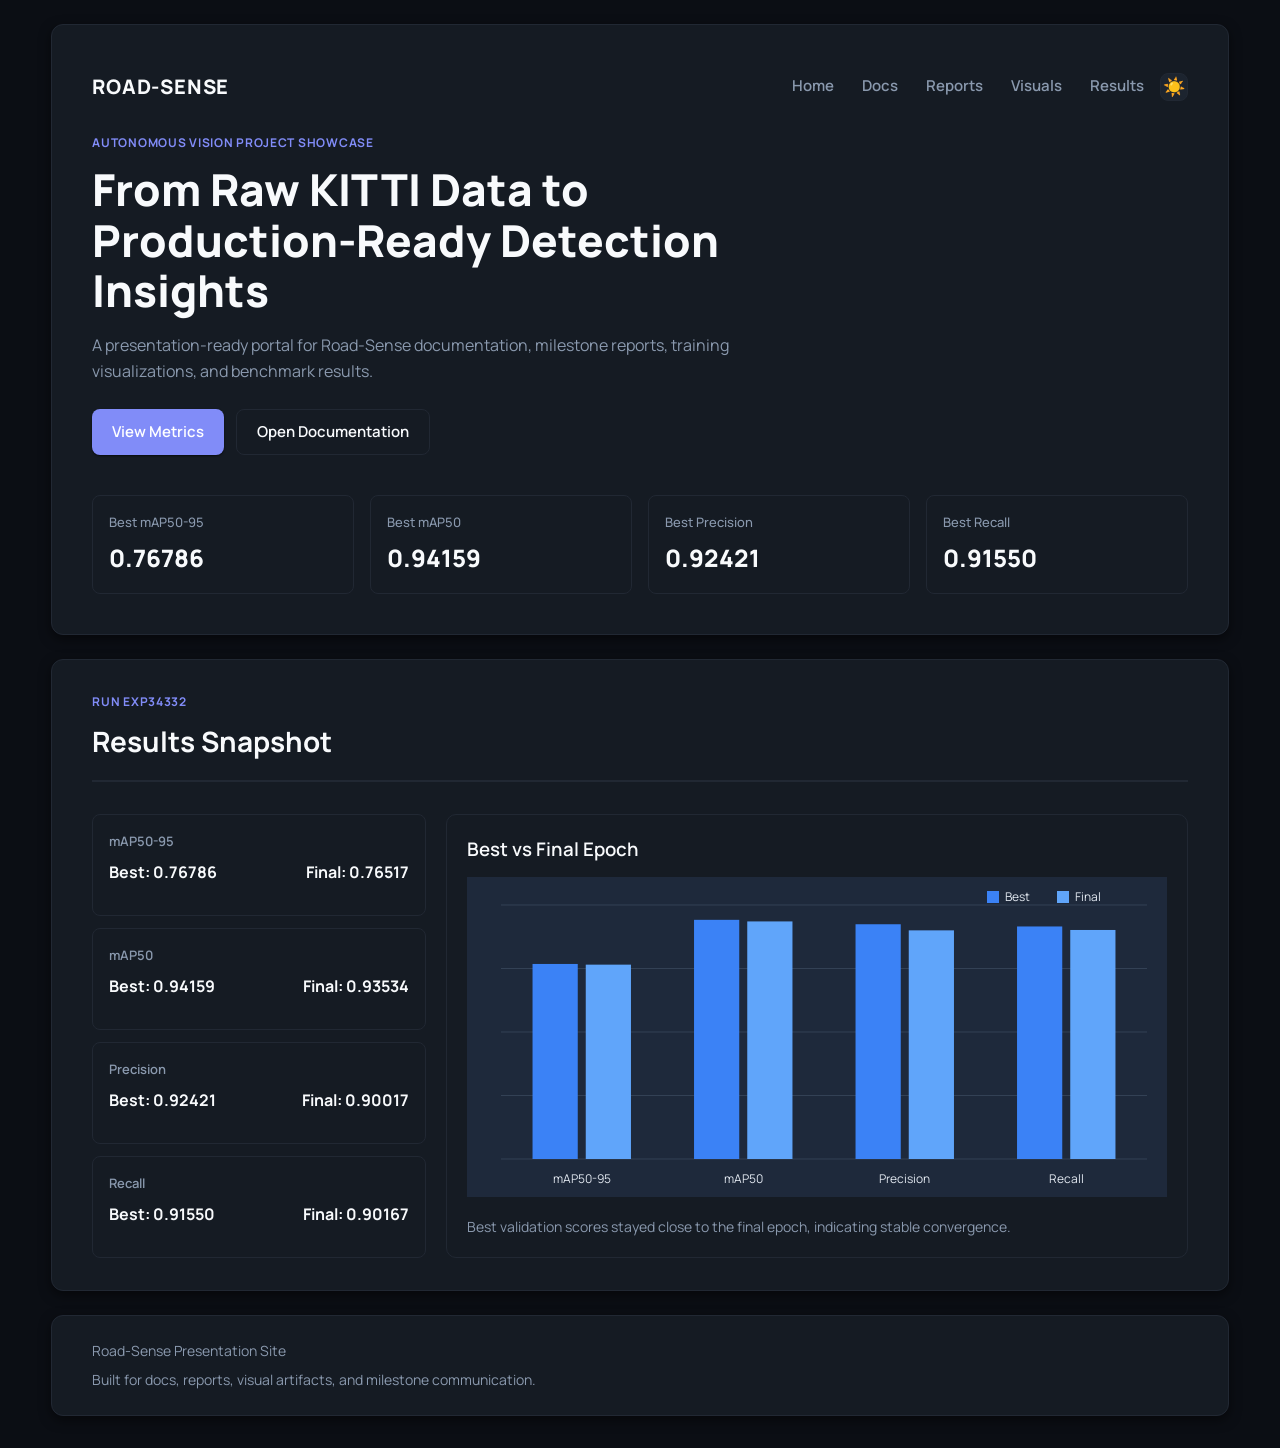
==== presentation/index.html @ c3281379 "Add styles and visuals page for Road-Sense presentation - Created a new CSS file for styling the pre" ====
<!DOCTYPE html>
<html lang="en">
<head>
  <meta charset="UTF-8" />
  <meta name="viewport" content="width=device-width, initial-scale=1.0" />
  <title>Road-Sense Showcase</title>
  <link rel="preconnect" href="https://fonts.googleapis.com" />
  <link rel="preconnect" href="https://fonts.gstatic.com" crossorigin />
  <link href="https://fonts.googleapis.com/css2?family=Bebas+Neue&family=Manrope:wght@400;500;700;800&display=swap" rel="stylesheet" />
  <link rel="stylesheet" href="styles.css" />
</head>
<body>
  <header class="hero reveal">
    <nav class="top-nav">
      <div class="brand">ROAD-SENSE</div>
      <button id="menuToggle" class="menu-toggle" aria-label="Toggle menu">Menu</button>
      <ul id="menu" class="menu">
        <li><a href="index.html">Home</a></li>
        <li><a href="docs.html">Docs</a></li>
        <li><a href="reports.html">Reports</a></li>
        <li><a href="visuals.html">Visuals</a></li>
        <li><a href="#results">Results</a></li>
      <button id="themeToggle" class="theme-toggle" aria-label="Toggle theme">☀️</button>

      </ul>
    </nav>

    <div class="hero-content">
      <p class="eyebrow">Autonomous Vision Project Showcase</p>
      <h1>From Raw KITTI Data to Production-Ready Detection Insights</h1>
      <p class="hero-copy">
        A presentation-ready portal for Road-Sense documentation, milestone reports,
        training visualizations, and benchmark results.
      </p>
      <div class="hero-actions">
        <a href="#results" class="btn btn-primary">View Metrics</a>
        <a href="docs.html" class="btn btn-ghost">Open Documentation</a>
      </div>
    </div>

    <section class="stat-ribbon" aria-label="Key model metrics">
      <article>
        <span class="label">Best mAP50-95</span>
        <span class="value">0.76786</span>
      </article>
      <article>
        <span class="label">Best mAP50</span>
        <span class="value">0.94159</span>
      </article>
      <article>
        <span class="label">Best Precision</span>
        <span class="value">0.92421</span>
      </article>
      <article>
        <span class="label">Best Recall</span>
        <span class="value">0.91550</span>
      </article>
    </section>
  </header>

  <main>
    <section id="results" class="panel reveal">
      <div class="panel-head">
        <p class="eyebrow">Run exp34332</p>
        <h2>Results Snapshot</h2>
      </div>

      <div class="results-wrap">
        <div class="score-cards" id="scoreCards"></div>

        <div class="chart-card">
          <h3>Best vs Final Epoch</h3>
          <canvas id="metricChart" width="700" height="320" aria-label="Best versus final metrics chart"></canvas>
          <p class="caption">Best validation scores stayed close to the final epoch, indicating stable convergence.</p>
        </div>
      </div>
    </section>
  </main>

  <footer class="footer reveal">
    <p>Road-Sense Presentation Site</p>
    <p>Built for docs, reports, visual artifacts, and milestone communication.</p>
  </footer>

  <script src="script.js"></script>
</body>
</html>
---- presentation/styles.css ----
:root {
  /* 1. Base Tones - Deep Graphite (more premium than navy blue) */
  --bg: #0b0e14;         /* Richer, darker base */
  --ink: #f8fafc;        /* High-contrast off-white for readability */
  --muted: #8a99ae;      /* Softened grey for secondary text */
  
  /* 2. Surface Layers - Using pure slates */
  --surface: #151b23;    /* Distinct from background */
  --surface-hover: #1c242f; 
  
  /* 3. Borders & Separation */
  --line: #212833;       /* Subtle but visible */
  --line-hover: #333d4d;
  
  /* 4. Accents - Electric Indigo (modern & clean) */
  --accent: #818cf8;       
  --accent-hover: #6366f1;
  --accent-soft: rgba(129, 140, 248, 0.1); /* For soft button states */
  
  /* 5. Functional Tags */
  --tag-bg: #1e2532;     /* Darker, integrated tag background */
  --tag-text: #94a3b8;   /* Muted text to avoid "clashing" blue */
  
  /* 6. Shadows - Precise and deep */
  --shadow-sm: 0 1px 2px rgba(0, 0, 0, 0.6);
  --shadow: 0 4px 12px rgba(0, 0, 0, 0.5);
  --shadow-md: 0 12px 24px -6px rgba(0, 0, 0, 0.7);
}
body.light-mode {
  --bg: #ffffff;
  --ink: #0f172a;
  --muted: #64748b;
  --surface: #ffffff;
  --surface-hover: #f8fafc;
  --line: #e2e8f0;
  --line-hover: #cbd5e1;
  --accent: #2563eb;
  --accent-hover: #1d4ed8;
  --tag-bg: #dbeafe;
  --tag-text: #1e40af;
  --shadow-sm: 0 1px 2px rgba(0, 0, 0, 0.05);
  --shadow: 0 1px 3px rgba(0, 0, 0, 0.1), 0 1px 2px rgba(0, 0, 0, 0.06);
  --shadow-md: 0 4px 6px rgba(0, 0, 0, 0.07), 0 2px 4px rgba(0, 0, 0, 0.06);
}

* {
  box-sizing: border-box;
}

html, body {
  margin: 0;
  padding: 0;
}

body {
  min-height: 100vh;
  font-family: "Manrope", -apple-system, BlinkMacSystemFont, "Segoe UI", sans-serif;
  color: var(--ink);
  background: var(--bg);
  line-height: 1.6;
  transition: background 200ms ease, color 200ms ease;
}

.grid-noise {
  display: none;
}

.ambient {
  display: none;
}

.hero,
.panel,
.footer {
  width: min(1200px, 92vw);
  margin: 24px auto;
  border: 1px solid var(--line);
  border-radius: 12px;
  background: var(--surface);
  box-shadow: var(--shadow);
}

/* Page Navigation Bar */
.page-nav {
  width: min(1200px, 92vw);
  margin: 24px auto;
  border: 1px solid var(--line);
  border-radius: 12px;
  background: var(--surface);
  box-shadow: var(--shadow);
}

.page-nav-inner {
  display: flex;
  align-items: center;
  justify-content: space-between;
  gap: 16px;
  padding: 16px 32px;
}

.page-content {
  margin-bottom: 32px;
}

.page-content .panel {
  margin-top: 0;
  padding: 48px 40px;
}

.hero {
  width: min(1200px, 92vw);
  margin: 24px auto;
  padding: 48px 40px 40px;
}

.brand {
  font-size: 1.25rem;
  font-weight: 800;
  letter-spacing: 0.04em;
  line-height: 1;
  color: var(--ink);
}

.top-nav {
  display: flex;
  align-items: center;
  justify-content: space-between;
  gap: 16px;
}

.menu-toggle {
  display: none;
  border: 1px solid var(--line);
  background: var(--surface);
  color: var(--ink);
  border-radius: 6px;
  padding: 8px 14px;
  cursor: pointer;
  font-size: 0.875rem;
}

.menu {
  display: flex;
  list-style: none;
  gap: 4px;
  padding: 0;
  margin: 0;
}

.menu a {
  text-decoration: none;
  color: var(--muted);
  font-weight: 600;
  padding: 8px 12px;
  border-radius: 6px;
  font-size: 0.9375rem;
  transition: color 150ms ease, background 150ms ease;
}

.menu a:hover {
  background: var(--surface-hover);
  color: var(--ink);
}

.menu a.active {
  color: var(--accent);
  background: var(--tag-bg);
  font-weight: 700;
}

.theme-toggle {
  border: 1px solid var(--line);
  background: var(--surface-hover);
  color: var(--ink);
  border-radius: 8px;
  cursor: pointer;
  transition: all 150ms ease;
  font-size: 1.125rem;
  flex-shrink: 0;
  padding: 2px;
}

.theme-toggle:hover {
  background: var(--surface);
  border-color: var(--line-hover);
}

.hero-content {
  margin-top: 32px;
  max-width: 800px;
}

.eyebrow {
  text-transform: uppercase;
  letter-spacing: 0.06em;
  color: var(--accent);
  font-weight: 700;
  margin: 0 0 12px;
  font-size: 0.75rem;
}

h1 {
  font-size: clamp(1.75rem, 4vw, 2.75rem);
  line-height: 1.15;
  margin: 0;
  max-width: 24ch;
  font-weight: 800;
  color: var(--ink);
}

h2 {
  margin: 8px 0 0;
  font-size: clamp(1.25rem, 2.5vw, 1.75rem);
  font-weight: 700;
  color: var(--ink);
}

h3 {
  margin: 0 0 12px;
  font-weight: 600;
}

.hero-copy {
  margin-top: 16px;
  color: var(--muted);
  max-width: 65ch;
  font-size: 1rem;
  line-height: 1.65;
}

.hero-actions {
  margin-top: 24px;
  display: flex;
  flex-wrap: wrap;
  gap: 12px;
}

.btn {
  display: inline-flex;
  align-items: center;
  justify-content: center;
  border-radius: 8px;
  padding: 10px 20px;
  font-weight: 600;
  text-decoration: none;
  transition: all 150ms ease;
  font-size: 0.9375rem;
}

.btn:hover {
  transform: none;
}

.btn-primary {
  background: var(--accent);
  color: #ffffff;
  box-shadow: var(--shadow-sm);
}

.btn-primary:hover {
  background: var(--accent-hover);
  box-shadow: var(--shadow-md);
}

.btn-ghost {
  border: 1px solid var(--line);
  color: var(--ink);
  background: var(--surface);
}

.btn-ghost:hover {
  background: var(--surface-hover);
  border-color: var(--line-hover);
}

.stat-ribbon {
  margin-top: 40px;
  display: grid;
  grid-template-columns: repeat(4, 1fr);
  gap: 16px;
}

.stat-ribbon article {
  border: 1px solid var(--line);
  border-radius: 8px;
  padding: 16px;
  background: var(--surface);
}

.label {
  display: block;
  color: var(--muted);
  font-size: 0.8125rem;
  font-weight: 500;
}

.value {
  display: block;
  margin-top: 6px;
  font-size: 1.5rem;
  font-weight: 800;
  color: var(--ink);
}

.panel {
  padding: 32px 40px;
}

.panel-head {
  margin-bottom: 32px;
  padding-bottom: 16px;
  border-bottom: 2px solid var(--line);
}

.panel-head .eyebrow {
  margin-bottom: 8px;
}

.panel-head h2 {
  margin: 0;
}

.card-grid {
  display: grid;
  grid-template-columns: repeat(auto-fit, minmax(280px, 1fr));
  gap: 16px;
}

.card {
  border: 1px solid var(--line);
  border-radius: 10px;
  padding: 20px;
  background: var(--surface);
  display: flex;
  flex-direction: column;
  gap: 12px;
  min-height: 180px;
  position: relative;
  overflow: visible;
  transition: all 150ms ease;
}

.card:hover {
  transform: none;
  border-color: var(--line-hover);
  box-shadow: var(--shadow-md);
}

.card-head {
  display: flex;
  align-items: center;
  justify-content: space-between;
  gap: 10px;
}

.card-tag {
  font-size: 0.6875rem;
  font-weight: 700;
  letter-spacing: 0.05em;
  text-transform: uppercase;
  color: var(--tag-text);
  background: var(--tag-bg);
  padding: 4px 8px;
  border-radius: 4px;
}

.card h3 {
  margin: 0;
  font-size: 1rem;
  line-height: 1.35;
  font-weight: 700;
  color: var(--ink);
}

.card p {
  margin: 0;
  color: var(--muted);
  font-size: 0.875rem;
  line-height: 1.6;
}

.card a {
  margin-top: auto;
  text-decoration: none;
  color: var(--accent);
  font-weight: 600;
  border: 1px solid var(--line);
  border-radius: 6px;
  padding: 8px 12px;
  width: fit-content;
  background: var(--surface);
  font-size: 0.875rem;
  transition: all 150ms ease;
}

.card a:hover {
  background: var(--surface-hover);
  border-color: var(--line-hover);
}

/* Docs/Reports Sidebar Layout */
.docs-layout {
  display: grid;
  grid-template-columns: 300px 1fr;
  gap: 56px;
  align-items: start;
}

.docs-sidebar {
  position: sticky;
  top: 120px;
  max-height: calc(100vh - 140px);
  overflow-y: auto;
  background: transparent;
  border: none;
  border-radius: 0;
  padding: 8px 0 0 0;
}

.sidebar-search {
  margin-bottom: 20px;
}

.search-input {
  width: 100%;
  padding: 10px 14px;
  border: 1px solid var(--line);
  border-radius: 8px;
  font-size: 0.875rem;
  font-family: inherit;
  color: var(--ink);
  background: var(--surface);
  transition: border-color 150ms ease;
}

.search-input:focus {
  outline: none;
  border-color: var(--accent);
}

.search-input::placeholder {
  color: var(--muted);
}

.sidebar-nav {
  display: flex;
  flex-direction: column;
  gap: 28px;
}

.sidebar-section {
  display: flex;
  flex-direction: column;
}

.sidebar-section-title {
  font-size: 0.6875rem;
  font-weight: 700;
  text-transform: uppercase;
  letter-spacing: 0.06em;
  color: var(--muted);
  margin: 0 0 12px 0;
  padding-left: 0;
}

.sidebar-list {
  list-style: none;
  padding: 0;
  margin: 0;
  display: flex;
  flex-direction: column;
  gap: 4px;
}

.sidebar-list li {
  margin: 0;
}

.sidebar-list a {
  display: block;
  padding: 8px 12px;
  color: var(--ink);
  text-decoration: none;
  font-size: 0.875rem;
  font-weight: 500;
  border-left: 2px solid transparent;
  border-radius: 6px;
  transition: all 150ms ease;
  line-height: 1.4;
}

.sidebar-list a:hover {
  background: var(--surface-hover);
  border-left-color: var(--line-hover);
}

.sidebar-list a.active {
  background: var(--tag-bg);
  border-left-color: var(--accent);
  color: var(--accent);
  font-weight: 600;
}

.docs-main {
  min-height: 400px;
}

.docs-content {
  background: var(--surface);
  border: 1px solid var(--line);
  border-radius: 12px;
  padding: 40px;
  line-height: 1.7;
  color: var(--ink);
  box-shadow: var(--shadow);
}

.docs-content h1,
.docs-content h2,
.docs-content h3 {
  color: var(--ink);
  font-weight: 700;
  margin-top: 2rem;
  margin-bottom: 1rem;
}

.docs-content h1 {
  font-size: 1.75rem;
}

.docs-content h2 {
  font-size: 1.5rem;
  border-bottom: 1px solid var(--line);
  padding-bottom: 0.5rem;
}

.docs-content h3 {
  font-size: 1.25rem;
}

.docs-content p {
  margin-bottom: 1.25rem;
  color: var(--ink);
}

.docs-content a {
  color: var(--accent);
  text-decoration: underline;
  font-weight: 600;
}

.docs-content a:hover {
  color: var(--accent-hover);
}

.docs-content code {
  font-family: "IBM Plex Mono", "SF Mono", "Consolas", monospace;
  background: var(--surface-hover);
  padding: 2px 6px;
  font-size: 0.875em;
  border-radius: 4px;
  color: var(--accent);
}

.docs-content blockquote {
  margin: 24px 0;
  padding: 12px 24px;
  border-left: 3px solid var(--accent);
  background: var(--surface-hover);
  color: var(--muted);
  border-radius: 0 8px 8px 0;
}

.docs-content ul,
.docs-content ol {
  margin-bottom: 1.25rem;
  padding-left: 1.5rem;
}

.docs-content li {
  margin-bottom: 0.5rem;
}

.docs-content-placeholder {
  color: var(--muted);
  font-size: 0.9375rem;
  margin: 0;
  text-align: center;
  padding: 60px 20px;
}

/* Visualizations Grid Layout */
.visuals-layout {
  display: flex;
  flex-direction: column;
  gap: 24px;
}

.visuals-filter {
  display: flex;
  gap: 8px;
  flex-wrap: wrap;
}

.filter-btn {
  padding: 8px 16px;
  border: 1px solid var(--line);
  border-radius: 999px;
  background: var(--surface);
  color: var(--muted);
  font-size: 0.875rem;
  font-weight: 600;
  cursor: pointer;
  transition: all 150ms ease;
  font-family: inherit;
}

.filter-btn:hover {
  background: var(--surface-hover);
  color: var(--ink);
  border-color: var(--line-hover);
}

.filter-btn.active {
  background: var(--accent);
  color: #ffffff;
  border-color: var(--accent);
}

.visual-grid {
  display: grid;
  grid-template-columns: repeat(auto-fill, minmax(300px, 1fr));
  gap: 24px;
}

.visual-card {
  border: none;
  border-radius: 12px;
  padding: 12px;
  background: var(--surface);
  transition: all 200ms ease;
  cursor: pointer;
  box-shadow: var(--shadow);
}

.visual-card:hover {
  transform: translateY(-4px);
  box-shadow: 0 12px 24px rgba(0, 0, 0, 0.12);
}

.visual-card img {
  width: 100%;
  aspect-ratio: 4 / 3;
  object-fit: contain;
  border-radius: 8px;
  border: none;
  background: var(--bg);
}

.visual-card figcaption {
  margin-top: 12px;
  font-weight: 600;
  font-size: 0.9375rem;
  color: var(--ink);
  text-align: center;
}

/* Image Viewer */
.image-viewer {
  position: fixed;
  inset: 0;
  display: none;
  align-items: center;
  justify-content: center;
  padding: 20px;
  background: rgba(0, 0, 0, 0.85);
  z-index: 1200;
}

.image-viewer.open {
  display: flex;
}

.image-viewer-inner {
  width: min(1400px, 96vw);
  max-height: 92vh;
  background: #ffffff;
  border: 1px solid var(--line);
  border-radius: 12px;
  overflow: hidden;
  box-shadow: 0 25px 50px -12px rgba(0, 0, 0, 0.25);
}

.image-viewer-header {
  display: flex;
  align-items: center;
  justify-content: space-between;
  gap: 10px;
  padding: 12px 16px;
  color: var(--ink);
  border-bottom: 1px solid var(--line);
  background: var(--surface);
}

.image-viewer-title {
  font-size: 0.9375rem;
  font-weight: 700;
}

.image-viewer-close {
  border: 1px solid var(--line);
  color: var(--ink);
  background: var(--surface);
  border-radius: 6px;
  padding: 6px 12px;
  cursor: pointer;
  font-size: 0.875rem;
  font-weight: 600;
  transition: all 150ms ease;
}

.image-viewer-close:hover {
  background: var(--surface-hover);
}

.image-viewer-body {
  display: grid;
  place-items: center;
  width: 100%;
  max-height: calc(92vh - 54px);
  overflow: auto;
  background: #f8fafc;
  padding: 20px;
}

.image-viewer-image {
  width: auto;
  max-width: 100%;
  height: auto;
  border-radius: 6px;
}

.results-wrap {
  display: grid;
  grid-template-columns: minmax(280px, 380px) 1fr;
  gap: 20px;
}

.score-cards {
  display: grid;
  gap: 12px;
}

.score-card {
  border: 1px solid var(--line);
  border-radius: 8px;
  padding: 16px;
  background: var(--surface);
}

.score-title {
  color: var(--muted);
  font-size: 0.8125rem;
  font-weight: 600;
}

.score-values {
  margin-top: 8px;
  display: flex;
  justify-content: space-between;
  gap: 8px;
  font-weight: 700;
  color: var(--ink);
}

.chart-card {
  border: 1px solid var(--line);
  border-radius: 10px;
  padding: 20px;
  background: var(--surface);
}

.caption {
  margin: 12px 0 0;
  color: var(--muted);
  font-size: 0.875rem;
  line-height: 1.5;
}

.footer {
  padding: 24px 40px;
  margin-bottom: 32px;
}

.footer p {
  margin: 0;
  color: var(--muted);
  font-size: 0.875rem;
}

.footer p + p {
  margin-top: 6px;
}

.lightbox {
  position: fixed;
  inset: 0;
  display: none;
  align-items: center;
  justify-content: center;
  padding: 20px;
  background: rgba(0, 0, 0, 0.8);
  z-index: 1200;
}

.lightbox.open {
  display: flex;
}

.lightbox-inner {
  width: min(1200px, 96vw);
  max-height: 92vh;
  background: #ffffff;
  border: 1px solid var(--line);
  border-radius: 12px;
  overflow: hidden;
  box-shadow: 0 20px 25px -5px rgba(0, 0, 0, 0.1), 0 10px 10px -5px rgba(0, 0, 0, 0.04);
}

.lightbox-header {
  display: flex;
  align-items: center;
  justify-content: space-between;
  gap: 10px;
  padding: 12px 16px;
  color: var(--ink);
  border-bottom: 1px solid var(--line);
  background: var(--surface);
}

.lightbox-title {
  font-size: 0.9375rem;
  font-weight: 700;
}

.lightbox-close {
  border: 1px solid var(--line);
  color: var(--ink);
  background: var(--surface);
  border-radius: 6px;
  padding: 6px 12px;
  cursor: pointer;
  font-size: 0.875rem;
  font-weight: 600;
  transition: all 150ms ease;
}

.lightbox-close:hover {
  background: var(--surface-hover);
}

.lightbox-image-wrap {
  display: grid;
  place-items: center;
  width: 100%;
  max-height: calc(92vh - 54px);
  overflow: auto;
  background: #f8fafc;
}

.lightbox-image {
  width: auto;
  max-width: 100%;
  min-width: min(900px, 92vw);
  height: auto;
}



@media (max-width: 860px) {
  .page-nav {
    margin: 12px auto 0;
  }

  .page-nav-inner {
    padding: 14px 18px;
  }

  .menu-toggle {
    display: inline-flex;
  }

  .menu {
    display: none;
    position: absolute;
    right: 4vw;
    top: 64px;
    width: min(220px, 90vw);
    flex-direction: column;
    background: var(--surface);
    border: 1px solid var(--line);
    border-radius: 8px;
    padding: 8px;
    box-shadow: var(--shadow-md);
  }

  .visual-grid {
    grid-template-columns: repeat(auto-fit, minmax(200px, 1fr));
  }

  .menu.open {
    display: flex;
  }

  .stat-ribbon {
    grid-template-columns: repeat(2, 1fr);
  }

  .results-wrap {
    grid-template-columns: 1fr;
  }

  .docs-layout {
    grid-template-columns: 1fr;
    gap: 24px;
  }

  .docs-sidebar {
    position: static;
    max-height: none;
  }

  .page-content .panel {
    padding: 24px 20px;
  }

  .hero {
    padding: 24px 20px;
  }
}

@media (max-width: 520px) {
  .hero,
  .panel,
  .footer {
    border-radius: 10px;
    width: 94vw;
  }

  .hero {
    padding: 24px 20px;
  }

  .panel {
    padding: 24px 20px;
  }

  .stat-ribbon {
    grid-template-columns: 1fr;
  }

  .lightbox {
    padding: 10px;
  }

  .lightbox-inner {
    width: 100%;
    max-height: 96vh;
  }
}
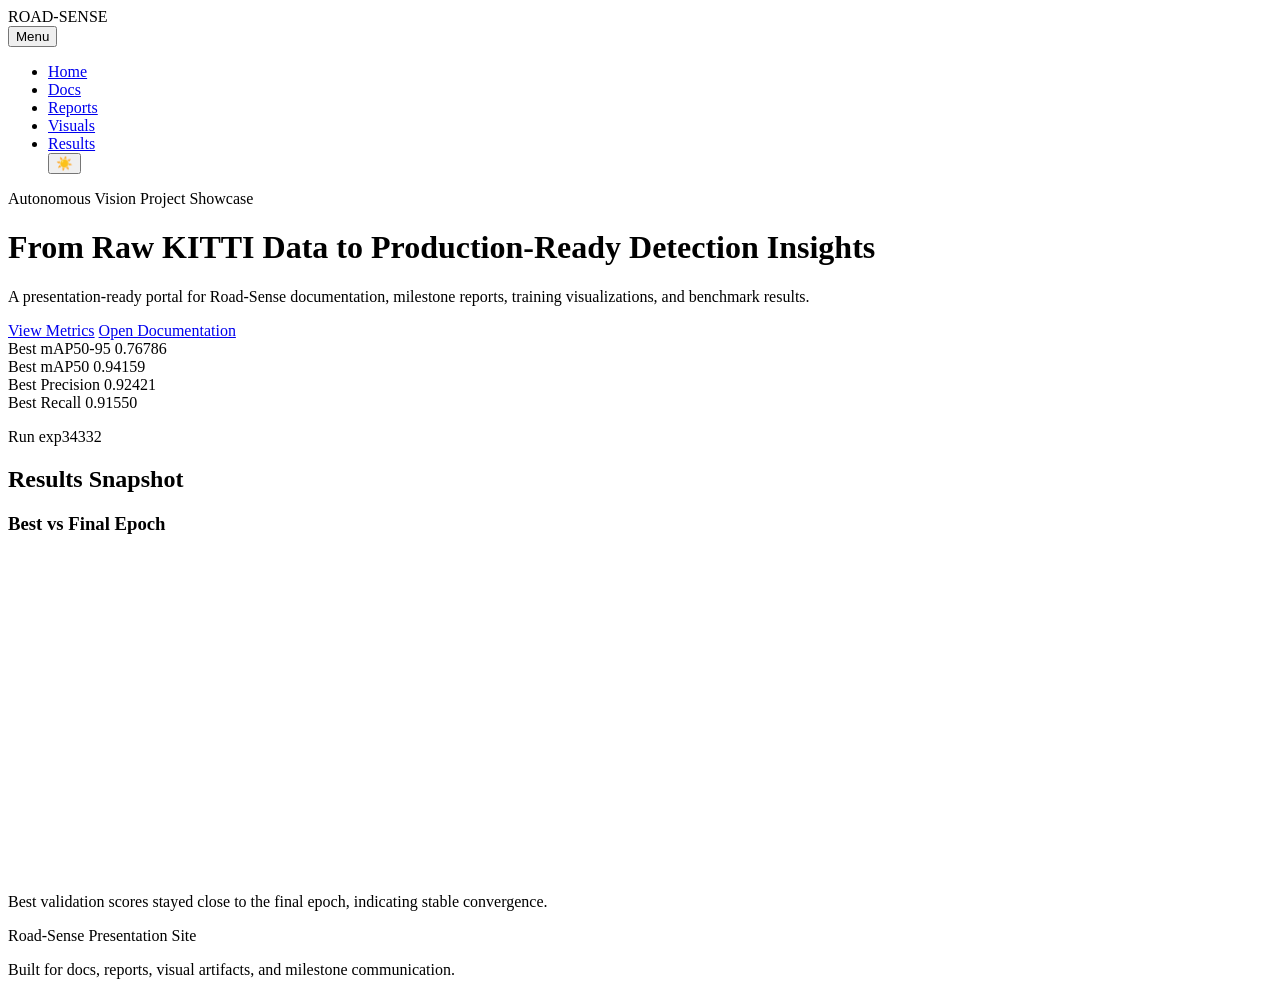
==== commit 0f115bc2: "Add base href to HTML files for consistent linking" ====
--- a/presentation/index.html
+++ b/presentation/index.html
@@ -1,6 +1,7 @@
 <!DOCTYPE html>
 <html lang="en">
 <head>
+  <base href="/Road-Sense/" />
   <meta charset="UTF-8" />
   <meta name="viewport" content="width=device-width, initial-scale=1.0" />
   <title>Road-Sense Showcase</title>
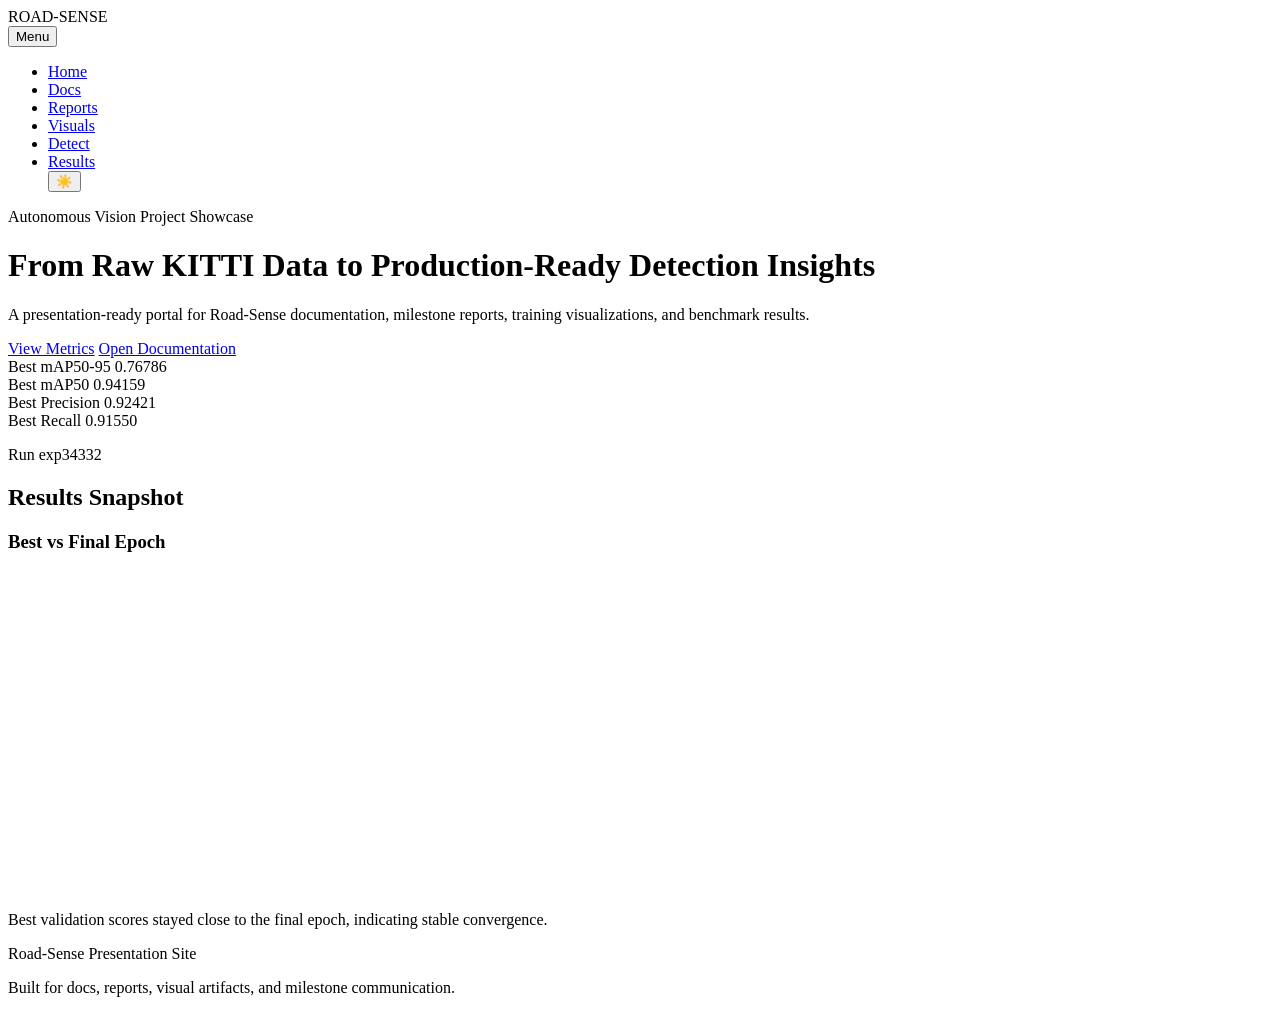
==== commit a03dc454: "Add inference API server, model export, inference script, and real-time detection - Implemented a Fa" ====
--- a/presentation/index.html
+++ b/presentation/index.html
@@ -20,6 +20,7 @@
         <li><a href="docs.html">Docs</a></li>
         <li><a href="reports.html">Reports</a></li>
         <li><a href="visuals.html">Visuals</a></li>
+        <li><a href="detect.html">Detect</a></li>
         <li><a href="#results">Results</a></li>
       <button id="themeToggle" class="theme-toggle" aria-label="Toggle theme">☀️</button>
 
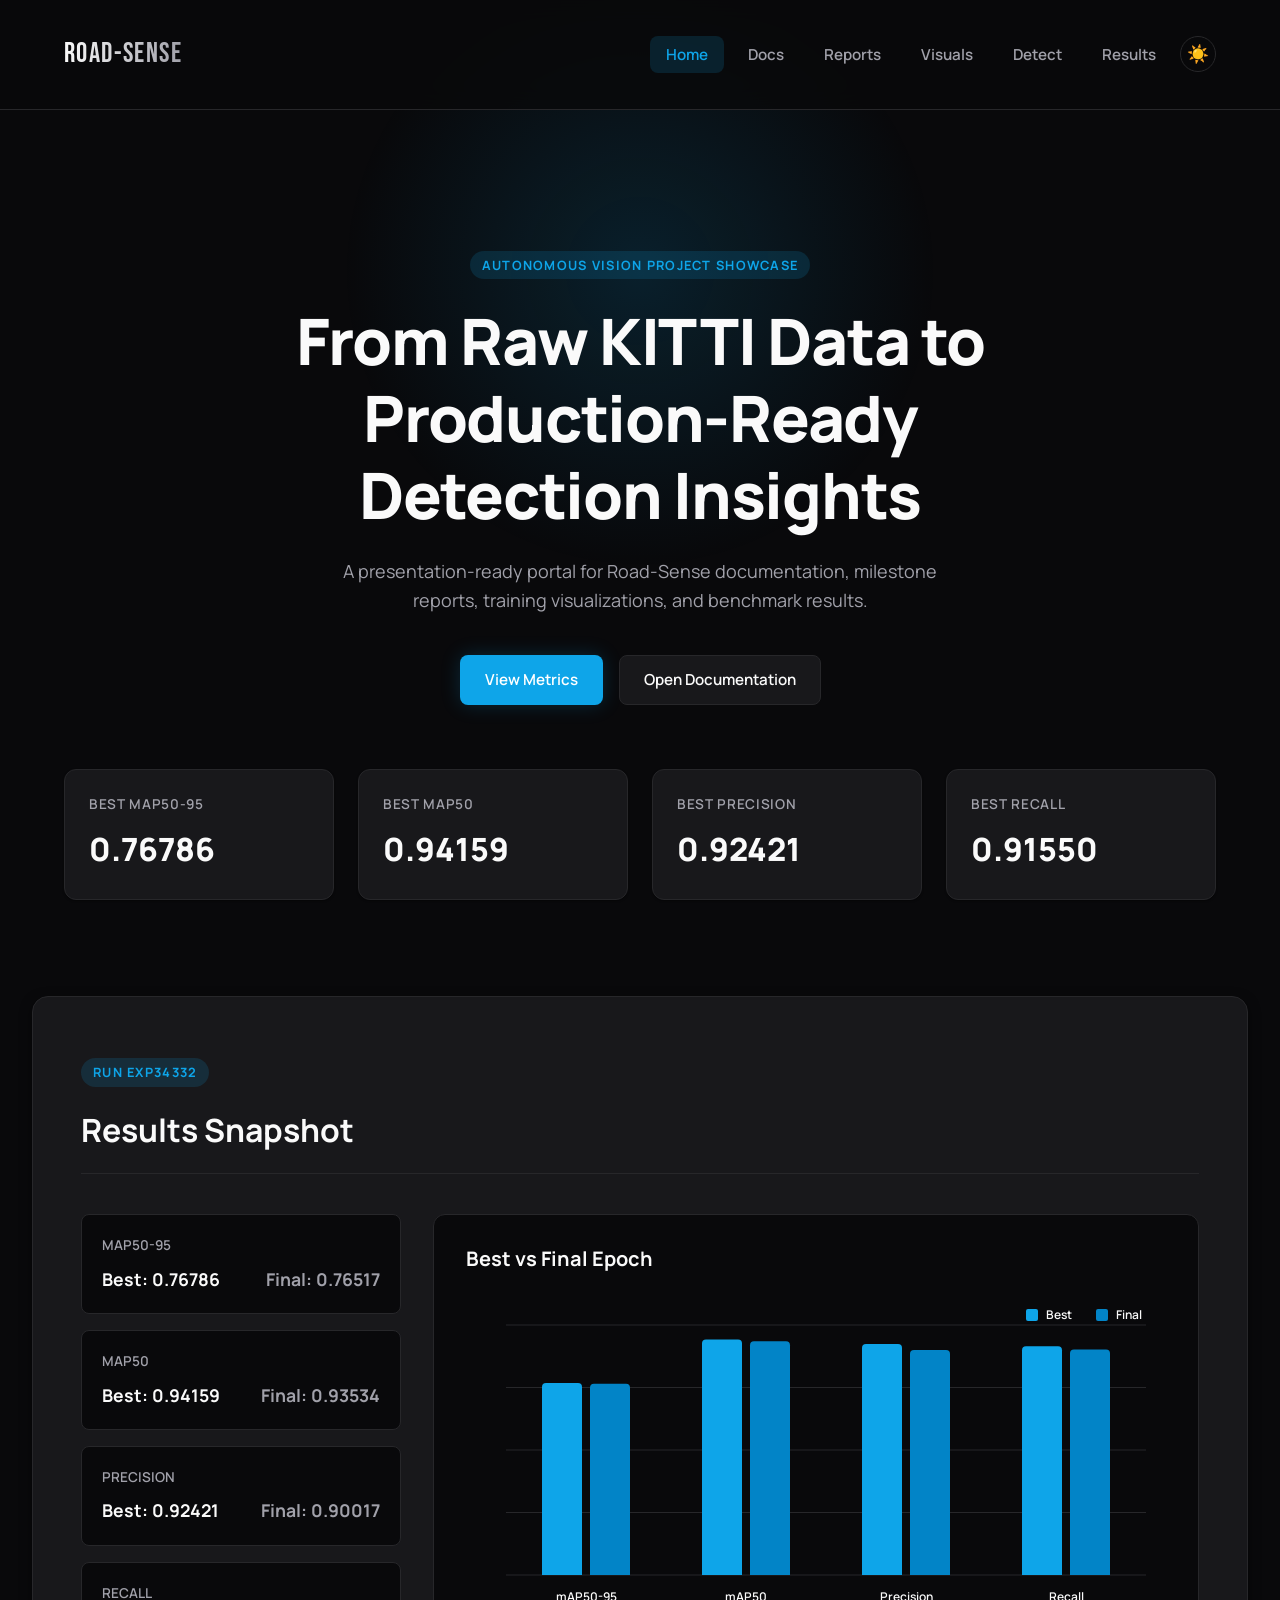
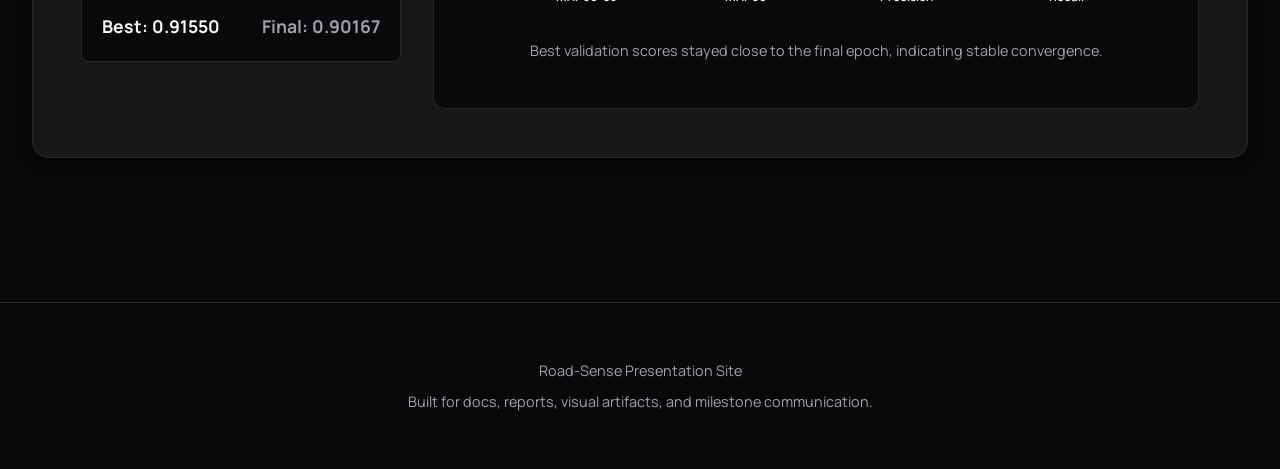
==== commit 64e729ac: "Add project proposal, risk assessment, and task assignment documentation; implement Gantt chart for " ====
--- a/presentation/index.html
+++ b/presentation/index.html
@@ -1,66 +1,66 @@
 <!DOCTYPE html>
 <html lang="en">
 <head>
-  <base href="/Road-Sense/" />
   <meta charset="UTF-8" />
   <meta name="viewport" content="width=device-width, initial-scale=1.0" />
   <title>Road-Sense Showcase</title>
   <link rel="preconnect" href="https://fonts.googleapis.com" />
   <link rel="preconnect" href="https://fonts.gstatic.com" crossorigin />
-  <link href="https://fonts.googleapis.com/css2?family=Bebas+Neue&family=Manrope:wght@400;500;700;800&display=swap" rel="stylesheet" />
+  <link href="https://fonts.googleapis.com/css2?family=Bebas+Neue&family=Manrope:wght@400;500;600;700;800&display=swap" rel="stylesheet" />
   <link rel="stylesheet" href="styles.css" />
 </head>
 <body>
-  <header class="hero reveal">
-    <nav class="top-nav">
+  <nav class="top-nav reveal">
+    <div class="nav-container">
       <div class="brand">ROAD-SENSE</div>
       <button id="menuToggle" class="menu-toggle" aria-label="Toggle menu">Menu</button>
       <ul id="menu" class="menu">
-        <li><a href="index.html">Home</a></li>
+        <li><a href="index.html" class="active">Home</a></li>
         <li><a href="docs.html">Docs</a></li>
         <li><a href="reports.html">Reports</a></li>
         <li><a href="visuals.html">Visuals</a></li>
         <li><a href="detect.html">Detect</a></li>
         <li><a href="#results">Results</a></li>
-      <button id="themeToggle" class="theme-toggle" aria-label="Toggle theme">☀️</button>
-
+        <button id="themeToggle" class="theme-toggle" aria-label="Toggle theme">☀️</button>
       </ul>
-    </nav>
-
-    <div class="hero-content">
-      <p class="eyebrow">Autonomous Vision Project Showcase</p>
-      <h1>From Raw KITTI Data to Production-Ready Detection Insights</h1>
-      <p class="hero-copy">
-        A presentation-ready portal for Road-Sense documentation, milestone reports,
-        training visualizations, and benchmark results.
-      </p>
-      <div class="hero-actions">
-        <a href="#results" class="btn btn-primary">View Metrics</a>
-        <a href="docs.html" class="btn btn-ghost">Open Documentation</a>
-      </div>
     </div>
-
-    <section class="stat-ribbon" aria-label="Key model metrics">
-      <article>
-        <span class="label">Best mAP50-95</span>
-        <span class="value">0.76786</span>
-      </article>
-      <article>
-        <span class="label">Best mAP50</span>
-        <span class="value">0.94159</span>
-      </article>
-      <article>
-        <span class="label">Best Precision</span>
-        <span class="value">0.92421</span>
-      </article>
-      <article>
-        <span class="label">Best Recall</span>
-        <span class="value">0.91550</span>
-      </article>
-    </section>
-  </header>
+  </nav>
 
   <main>
+    <header class="hero reveal">
+      <div class="hero-content">
+        <p class="eyebrow">Autonomous Vision Project Showcase</p>
+        <h1>From Raw KITTI Data to Production-Ready Detection Insights</h1>
+        <p class="hero-copy">
+          A presentation-ready portal for Road-Sense documentation, milestone reports,
+          training visualizations, and benchmark results.
+        </p>
+        <div class="hero-actions">
+          <a href="#results" class="btn btn-primary">View Metrics</a>
+          <a href="docs.html" class="btn btn-ghost">Open Documentation</a>
+        </div>
+      </div>
+
+      <section class="stat-ribbon reveal" aria-label="Key model metrics">
+        <article>
+          <span class="label">Best mAP50-95</span>
+          <span class="value">0.76786</span>
+        </article>
+        <article>
+          <span class="label">Best mAP50</span>
+          <span class="value">0.94159</span>
+        </article>
+        <article>
+          <span class="label">Best Precision</span>
+          <span class="value">0.92421</span>
+        </article>
+        <article>
+          <span class="label">Best Recall</span>
+          <span class="value">0.91550</span>
+        </article>
+      </section>
+    </header>
+
     <section id="results" class="panel reveal">
       <div class="panel-head">
         <p class="eyebrow">Run exp34332</p>
--- a/presentation/styles.css
+++ b/presentation/styles.css
@@ -1,271 +1,303 @@
 :root {
-  /* 1. Base Tones - Deep Graphite (more premium than navy blue) */
-  --bg: #0b0e14;         /* Richer, darker base */
-  --ink: #f8fafc;        /* High-contrast off-white for readability */
-  --muted: #8a99ae;      /* Softened grey for secondary text */
+  /* Core Tones - Dark (Zinc based for a modern, sleek look) */
+  --bg: #09090b;
+  --bg-rgb: 9, 9, 11;
+  --surface: #18181b;
+  --surface-hover: #27272a;
   
-  /* 2. Surface Layers - Using pure slates */
-  --surface: #151b23;    /* Distinct from background */
-  --surface-hover: #1c242f; 
+  /* Text */
+  --ink: #fafafa;
+  --muted: #a1a1aa;
   
-  /* 3. Borders & Separation */
-  --line: #212833;       /* Subtle but visible */
-  --line-hover: #333d4d;
+  /* Borders */
+  --line: #27272a;
+  --line-hover: #3f3f46;
   
-  /* 4. Accents - Electric Indigo (modern & clean) */
-  --accent: #818cf8;       
-  --accent-hover: #6366f1;
-  --accent-soft: rgba(129, 140, 248, 0.1); /* For soft button states */
+  /* Accents - Cyan / Blue gradient vibe */
+  --accent: #0ea5e9;
+  --accent-hover: #38bdf8;
+  --accent-soft: rgba(14, 165, 233, 0.15);
   
-  /* 5. Functional Tags */
-  --tag-bg: #1e2532;     /* Darker, integrated tag background */
-  --tag-text: #94a3b8;   /* Muted text to avoid "clashing" blue */
-  
-  /* 6. Shadows - Precise and deep */
-  --shadow-sm: 0 1px 2px rgba(0, 0, 0, 0.6);
+  /* Tags */
+  --tag-bg: #1e293b;
+  --tag-text: #38bdf8;
+
+  /* Shadows */
+  --shadow-sm: 0 1px 2px rgba(0, 0, 0, 0.4);
   --shadow: 0 4px 12px rgba(0, 0, 0, 0.5);
   --shadow-md: 0 12px 24px -6px rgba(0, 0, 0, 0.7);
-}
+  --shadow-glow: 0 0 20px rgba(14, 165, 233, 0.2);
+
+  /* Layout */
+  --max-w: 1600px;
+  --radius-lg: 16px;
+  --radius-md: 12px;
+  --radius-sm: 8px;
+}
+
 body.light-mode {
-  --bg: #ffffff;
+  --bg: #f8fafc;
+  --bg-rgb: 248, 250, 252;
+  --surface: #ffffff;
+  --surface-hover: #f1f5f9;
   --ink: #0f172a;
   --muted: #64748b;
-  --surface: #ffffff;
-  --surface-hover: #f8fafc;
   --line: #e2e8f0;
   --line-hover: #cbd5e1;
   --accent: #2563eb;
   --accent-hover: #1d4ed8;
+  --accent-soft: rgba(37, 99, 235, 0.1);
   --tag-bg: #dbeafe;
   --tag-text: #1e40af;
   --shadow-sm: 0 1px 2px rgba(0, 0, 0, 0.05);
-  --shadow: 0 1px 3px rgba(0, 0, 0, 0.1), 0 1px 2px rgba(0, 0, 0, 0.06);
-  --shadow-md: 0 4px 6px rgba(0, 0, 0, 0.07), 0 2px 4px rgba(0, 0, 0, 0.06);
-}
-
-* {
+  --shadow: 0 4px 12px rgba(0, 0, 0, 0.05);
+  --shadow-md: 0 12px 24px -6px rgba(0, 0, 0, 0.1);
+  --shadow-glow: 0 0 20px rgba(37, 99, 235, 0.15);
+}
+
+/* Reset */
+*, *::before, *::after {
   box-sizing: border-box;
 }
 
-html, body {
+html {
+  scroll-behavior: smooth;
+}
+
+body {
   margin: 0;
   padding: 0;
-}
-
-body {
   min-height: 100vh;
-  font-family: "Manrope", -apple-system, BlinkMacSystemFont, "Segoe UI", sans-serif;
+  font-family: "Manrope", system-ui, -apple-system, sans-serif;
   color: var(--ink);
   background: var(--bg);
   line-height: 1.6;
-  transition: background 200ms ease, color 200ms ease;
-}
-
-.grid-noise {
-  display: none;
-}
-
-.ambient {
-  display: none;
-}
-
-.hero,
-.panel,
-.footer {
-  width: min(1200px, 92vw);
-  margin: 24px auto;
-  border: 1px solid var(--line);
-  border-radius: 12px;
-  background: var(--surface);
-  box-shadow: var(--shadow);
-}
-
-/* Page Navigation Bar */
-.page-nav {
-  width: min(1200px, 92vw);
-  margin: 24px auto;
-  border: 1px solid var(--line);
-  border-radius: 12px;
-  background: var(--surface);
-  box-shadow: var(--shadow);
-}
-
-.page-nav-inner {
+  transition: background-color 0.3s ease, color 0.3s ease;
+  overflow-x: hidden;
+}
+
+/* Typography base */
+h1, h2, h3, h4, h5, h6 {
+  color: var(--ink);
+  line-height: 1.2;
+  margin: 0 0 1rem 0;
+}
+
+a {
+  color: inherit;
+  text-decoration: none;
+}
+
+/* Animations */
+@keyframes fadeUp {
+  from { opacity: 0; transform: translateY(20px); }
+  to { opacity: 1; transform: translateY(0); }
+}
+
+.reveal {
+  opacity: 0;
+  animation: fadeUp 0.6s cubic-bezier(0.16, 1, 0.3, 1) forwards;
+}
+
+/* Navbar */
+.top-nav, .page-nav {
+  position: sticky;
+  top: 0;
+  z-index: 100;
+  background: rgba(var(--bg-rgb), 0.8);
+  backdrop-filter: blur(12px);
+  -webkit-backdrop-filter: blur(12px);
+  border-bottom: 1px solid var(--line);
+  transition: background 0.3s ease, border-color 0.3s ease;
+}
+
+.nav-container, .page-nav-inner {
+  max-width: var(--max-w);
+  margin: 0 auto;
+  padding: 1rem 2rem;
   display: flex;
   align-items: center;
   justify-content: space-between;
-  gap: 16px;
-  padding: 16px 32px;
-}
-
-.page-content {
-  margin-bottom: 32px;
-}
-
-.page-content .panel {
-  margin-top: 0;
-  padding: 48px 40px;
-}
-
-.hero {
-  width: min(1200px, 92vw);
-  margin: 24px auto;
-  padding: 48px 40px 40px;
+}
+
+.top-nav {
+  /* Used in index.html hero, let's normalize it to be similar */
+  margin: 0;
+  padding: 1rem 2rem;
+  max-width: none;
+  border-radius: 0;
+  border: none;
+  border-bottom: 1px solid var(--line);
 }
 
 .brand {
-  font-size: 1.25rem;
-  font-weight: 800;
-  letter-spacing: 0.04em;
-  line-height: 1;
-  color: var(--ink);
-}
-
-.top-nav {
-  display: flex;
+  font-family: "Bebas Neue", sans-serif;
+  font-size: 1.75rem;
+  letter-spacing: 0.05em;
+  color: var(--ink);
+  background: linear-gradient(to right, var(--ink), var(--muted));
+  -webkit-background-clip: text;
+  -webkit-text-fill-color: transparent;
+}
+
+.menu {
+  display: flex;
+  list-style: none;
+  gap: 0.5rem;
+  padding: 0;
+  margin: 0;
   align-items: center;
-  justify-content: space-between;
-  gap: 16px;
+}
+
+.menu a {
+  padding: 0.5rem 1rem;
+  border-radius: var(--radius-sm);
+  font-size: 0.95rem;
+  font-weight: 600;
+  color: var(--muted);
+  transition: all 0.2s ease;
+}
+
+.menu a:hover {
+  color: var(--ink);
+  background: var(--surface-hover);
+}
+
+.menu a.active {
+  color: var(--accent);
+  background: var(--accent-soft);
 }
 
 .menu-toggle {
   display: none;
-  border: 1px solid var(--line);
   background: var(--surface);
-  color: var(--ink);
-  border-radius: 6px;
-  padding: 8px 14px;
+  border: 1px solid var(--line);
+  color: var(--ink);
+  padding: 0.5rem 1rem;
+  border-radius: var(--radius-sm);
   cursor: pointer;
-  font-size: 0.875rem;
-}
-
-.menu {
-  display: flex;
-  list-style: none;
-  gap: 4px;
-  padding: 0;
-  margin: 0;
-}
-
-.menu a {
-  text-decoration: none;
+  font-family: inherit;
+  font-weight: 600;
+}
+
+.theme-toggle {
+  background: transparent;
+  border: 1px solid var(--line);
+  color: var(--ink);
+  width: 36px;
+  height: 36px;
+  border-radius: 50%;
+  display: flex;
+  align-items: center;
+  justify-content: center;
+  cursor: pointer;
+  transition: all 0.2s ease;
+  font-size: 1.1rem;
+}
+
+.theme-toggle:hover {
+  background: var(--surface-hover);
+  border-color: var(--line-hover);
+  transform: rotate(15deg);
+}
+
+/* Main Layout wrappers */
+main, .hero-wrapper {
+  max-width: var(--max-w);
+  margin: 0 auto;
+  padding: 2rem;
+}
+
+/* Hero Section */
+.hero {
+  padding: 6rem 2rem;
+  text-align: center;
+  display: flex;
+  flex-direction: column;
+  align-items: center;
+  position: relative;
+}
+
+.hero::before {
+  content: '';
+  position: absolute;
+  top: -20%;
+  left: 50%;
+  transform: translateX(-50%);
+  width: 600px;
+  height: 600px;
+  background: radial-gradient(circle, var(--accent-soft) 0%, transparent 70%);
+  z-index: -1;
+  pointer-events: none;
+}
+
+.hero-content {
+  max-width: 800px;
+}
+
+.eyebrow {
+  display: inline-block;
+  text-transform: uppercase;
+  letter-spacing: 0.1em;
+  font-size: 0.8rem;
+  font-weight: 700;
+  color: var(--accent);
+  background: var(--accent-soft);
+  padding: 0.25rem 0.75rem;
+  border-radius: 99px;
+  margin-bottom: 1.5rem;
+}
+
+.hero h1 {
+  font-size: clamp(2.5rem, 5vw, 4rem);
+  font-weight: 800;
+  letter-spacing: -0.02em;
+  margin-bottom: 1.5rem;
+}
+
+.hero-copy {
+  font-size: 1.125rem;
   color: var(--muted);
-  font-weight: 600;
-  padding: 8px 12px;
-  border-radius: 6px;
-  font-size: 0.9375rem;
-  transition: color 150ms ease, background 150ms ease;
-}
-
-.menu a:hover {
-  background: var(--surface-hover);
-  color: var(--ink);
-}
-
-.menu a.active {
-  color: var(--accent);
-  background: var(--tag-bg);
-  font-weight: 700;
-}
-
-.theme-toggle {
-  border: 1px solid var(--line);
-  background: var(--surface-hover);
-  color: var(--ink);
-  border-radius: 8px;
-  cursor: pointer;
-  transition: all 150ms ease;
-  font-size: 1.125rem;
-  flex-shrink: 0;
-  padding: 2px;
-}
-
-.theme-toggle:hover {
-  background: var(--surface);
-  border-color: var(--line-hover);
-}
-
-.hero-content {
-  margin-top: 32px;
-  max-width: 800px;
-}
-
-.eyebrow {
-  text-transform: uppercase;
-  letter-spacing: 0.06em;
-  color: var(--accent);
-  font-weight: 700;
-  margin: 0 0 12px;
-  font-size: 0.75rem;
-}
-
-h1 {
-  font-size: clamp(1.75rem, 4vw, 2.75rem);
-  line-height: 1.15;
-  margin: 0;
-  max-width: 24ch;
-  font-weight: 800;
-  color: var(--ink);
-}
-
-h2 {
-  margin: 8px 0 0;
-  font-size: clamp(1.25rem, 2.5vw, 1.75rem);
-  font-weight: 700;
-  color: var(--ink);
-}
-
-h3 {
-  margin: 0 0 12px;
-  font-weight: 600;
-}
-
-.hero-copy {
-  margin-top: 16px;
-  color: var(--muted);
-  max-width: 65ch;
-  font-size: 1rem;
-  line-height: 1.65;
+  max-width: 600px;
+  margin: 0 auto 2.5rem;
 }
 
 .hero-actions {
-  margin-top: 24px;
-  display: flex;
-  flex-wrap: wrap;
-  gap: 12px;
-}
-
+  display: flex;
+  gap: 1rem;
+  justify-content: center;
+}
+
+/* Buttons */
 .btn {
   display: inline-flex;
   align-items: center;
   justify-content: center;
-  border-radius: 8px;
-  padding: 10px 20px;
+  padding: 0.75rem 1.5rem;
+  border-radius: var(--radius-sm);
   font-weight: 600;
-  text-decoration: none;
-  transition: all 150ms ease;
-  font-size: 0.9375rem;
-}
-
-.btn:hover {
-  transform: none;
+  font-size: 0.95rem;
+  transition: all 0.2s ease;
+  cursor: pointer;
+  border: 1px solid transparent;
 }
 
 .btn-primary {
   background: var(--accent);
-  color: #ffffff;
-  box-shadow: var(--shadow-sm);
+  color: #fff;
+  box-shadow: var(--shadow-glow);
 }
 
 .btn-primary:hover {
   background: var(--accent-hover);
-  box-shadow: var(--shadow-md);
+  transform: translateY(-2px);
+  box-shadow: 0 0 25px rgba(14, 165, 233, 0.4);
 }
 
 .btn-ghost {
-  border: 1px solid var(--line);
-  color: var(--ink);
   background: var(--surface);
+  color: var(--ink);
+  border: 1px solid var(--line);
 }
 
 .btn-ghost:hover {
@@ -273,194 +305,183 @@
   border-color: var(--line-hover);
 }
 
+/* Stat Ribbon */
 .stat-ribbon {
-  margin-top: 40px;
   display: grid;
-  grid-template-columns: repeat(4, 1fr);
-  gap: 16px;
+  grid-template-columns: repeat(auto-fit, minmax(200px, 1fr));
+  gap: 1.5rem;
+  margin-top: 4rem;
+  width: 100%;
+  max-width: var(--max-w);
 }
 
 .stat-ribbon article {
-  border: 1px solid var(--line);
-  border-radius: 8px;
-  padding: 16px;
   background: var(--surface);
-}
-
-.label {
+  border: 1px solid var(--line);
+  padding: 1.5rem;
+  border-radius: var(--radius-md);
+  text-align: left;
+  transition: all 0.3s ease;
+  box-shadow: var(--shadow-sm);
+}
+
+.stat-ribbon article:hover {
+  transform: translateY(-4px);
+  border-color: var(--line-hover);
+  box-shadow: var(--shadow);
+}
+
+.stat-ribbon .label {
+  font-size: 0.85rem;
+  color: var(--muted);
+  font-weight: 600;
+  text-transform: uppercase;
+  letter-spacing: 0.05em;
   display: block;
+  margin-bottom: 0.5rem;
+}
+
+.stat-ribbon .value {
+  font-size: 2rem;
+  font-weight: 800;
+  color: var(--ink);
+}
+
+/* Panels */
+.panel {
+  background: var(--surface);
+  border: 1px solid var(--line);
+  border-radius: var(--radius-lg);
+  padding: 3rem;
+  margin-bottom: 3rem;
+  box-shadow: var(--shadow);
+}
+
+.panel-head {
+  margin-bottom: 2.5rem;
+  border-bottom: 1px solid var(--line);
+  padding-bottom: 1.5rem;
+}
+
+.panel-head h2 {
+  font-size: 2rem;
+  margin: 0;
+}
+
+/* Results section specifics */
+.results-wrap {
+  display: grid;
+  grid-template-columns: 1fr 2fr;
+  gap: 2rem;
+  align-items: start;
+}
+
+.score-cards {
+  display: grid;
+  gap: 1rem;
+}
+
+.score-card {
+  background: var(--bg);
+  border: 1px solid var(--line);
+  padding: 1.25rem;
+  border-radius: var(--radius-sm);
+  display: flex;
+  flex-direction: column;
+  gap: 0.5rem;
+}
+
+.score-title {
+  font-size: 0.85rem;
   color: var(--muted);
-  font-size: 0.8125rem;
-  font-weight: 500;
-}
-
-.value {
-  display: block;
-  margin-top: 6px;
-  font-size: 1.5rem;
-  font-weight: 800;
-  color: var(--ink);
-}
-
-.panel {
-  padding: 32px 40px;
-}
-
-.panel-head {
-  margin-bottom: 32px;
-  padding-bottom: 16px;
-  border-bottom: 2px solid var(--line);
-}
-
-.panel-head .eyebrow {
-  margin-bottom: 8px;
-}
-
-.panel-head h2 {
-  margin: 0;
-}
-
-.card-grid {
-  display: grid;
-  grid-template-columns: repeat(auto-fit, minmax(280px, 1fr));
-  gap: 16px;
-}
-
-.card {
-  border: 1px solid var(--line);
-  border-radius: 10px;
-  padding: 20px;
-  background: var(--surface);
+  font-weight: 600;
+  text-transform: uppercase;
+}
+
+.score-values {
+  display: flex;
+  justify-content: space-between;
+  font-weight: 700;
+  font-size: 1.1rem;
+}
+
+.chart-card {
+  background: var(--bg);
+  border: 1px solid var(--line);
+  border-radius: var(--radius-md);
+  padding: 2rem;
   display: flex;
   flex-direction: column;
-  gap: 12px;
-  min-height: 180px;
-  position: relative;
-  overflow: visible;
-  transition: all 150ms ease;
-}
-
-.card:hover {
-  transform: none;
-  border-color: var(--line-hover);
-  box-shadow: var(--shadow-md);
-}
-
-.card-head {
-  display: flex;
-  align-items: center;
-  justify-content: space-between;
-  gap: 10px;
-}
-
-.card-tag {
-  font-size: 0.6875rem;
-  font-weight: 700;
-  letter-spacing: 0.05em;
-  text-transform: uppercase;
-  color: var(--tag-text);
-  background: var(--tag-bg);
-  padding: 4px 8px;
-  border-radius: 4px;
-}
-
-.card h3 {
-  margin: 0;
-  font-size: 1rem;
-  line-height: 1.35;
-  font-weight: 700;
-  color: var(--ink);
-}
-
-.card p {
-  margin: 0;
+}
+
+.chart-card h3 {
+  margin-bottom: 1.5rem;
+  font-size: 1.25rem;
+}
+
+.caption {
+  margin-top: 1.5rem;
+  font-size: 0.9rem;
   color: var(--muted);
-  font-size: 0.875rem;
-  line-height: 1.6;
-}
-
-.card a {
-  margin-top: auto;
-  text-decoration: none;
-  color: var(--accent);
-  font-weight: 600;
-  border: 1px solid var(--line);
-  border-radius: 6px;
-  padding: 8px 12px;
-  width: fit-content;
-  background: var(--surface);
-  font-size: 0.875rem;
-  transition: all 150ms ease;
-}
-
-.card a:hover {
-  background: var(--surface-hover);
-  border-color: var(--line-hover);
-}
-
-/* Docs/Reports Sidebar Layout */
+  text-align: center;
+}
+
+/* Docs Layout */
 .docs-layout {
   display: grid;
-  grid-template-columns: 300px 1fr;
-  gap: 56px;
-  align-items: start;
+  grid-template-columns: 280px 1fr;
+  gap: 3rem;
 }
 
 .docs-sidebar {
   position: sticky;
-  top: 120px;
-  max-height: calc(100vh - 140px);
+  top: 100px;
+  max-height: calc(100vh - 120px);
   overflow-y: auto;
+  padding-right: 1rem;
+}
+
+.docs-sidebar::-webkit-scrollbar {
+  width: 4px;
+}
+.docs-sidebar::-webkit-scrollbar-track {
   background: transparent;
-  border: none;
-  border-radius: 0;
-  padding: 8px 0 0 0;
-}
-
-.sidebar-search {
-  margin-bottom: 20px;
+}
+.docs-sidebar::-webkit-scrollbar-thumb {
+  background: var(--line-hover);
+  border-radius: 4px;
 }
 
 .search-input {
   width: 100%;
-  padding: 10px 14px;
-  border: 1px solid var(--line);
-  border-radius: 8px;
-  font-size: 0.875rem;
+  background: var(--bg);
+  border: 1px solid var(--line);
+  color: var(--ink);
+  padding: 0.75rem 1rem;
+  border-radius: var(--radius-sm);
   font-family: inherit;
-  color: var(--ink);
-  background: var(--surface);
-  transition: border-color 150ms ease;
+  font-size: 0.9rem;
+  margin-bottom: 2rem;
+  transition: all 0.2s ease;
 }
 
 .search-input:focus {
   outline: none;
   border-color: var(--accent);
-}
-
-.search-input::placeholder {
+  box-shadow: 0 0 0 3px var(--accent-soft);
+}
+
+.sidebar-section {
+  margin-bottom: 2rem;
+}
+
+.sidebar-section-title {
+  font-size: 0.75rem;
+  text-transform: uppercase;
+  letter-spacing: 0.05em;
   color: var(--muted);
-}
-
-.sidebar-nav {
-  display: flex;
-  flex-direction: column;
-  gap: 28px;
-}
-
-.sidebar-section {
-  display: flex;
-  flex-direction: column;
-}
-
-.sidebar-section-title {
-  font-size: 0.6875rem;
+  margin-bottom: 1rem;
   font-weight: 700;
-  text-transform: uppercase;
-  letter-spacing: 0.06em;
-  color: var(--muted);
-  margin: 0 0 12px 0;
-  padding-left: 0;
 }
 
 .sidebar-list {
@@ -469,502 +490,424 @@
   margin: 0;
   display: flex;
   flex-direction: column;
-  gap: 4px;
-}
-
-.sidebar-list li {
-  margin: 0;
+  gap: 0.25rem;
 }
 
 .sidebar-list a {
   display: block;
-  padding: 8px 12px;
-  color: var(--ink);
-  text-decoration: none;
-  font-size: 0.875rem;
-  font-weight: 500;
-  border-left: 2px solid transparent;
-  border-radius: 6px;
-  transition: all 150ms ease;
-  line-height: 1.4;
+  padding: 0.5rem 0.75rem;
+  border-radius: var(--radius-sm);
+  font-size: 0.9rem;
+  color: var(--muted);
+  transition: all 0.2s ease;
 }
 
 .sidebar-list a:hover {
   background: var(--surface-hover);
-  border-left-color: var(--line-hover);
+  color: var(--ink);
 }
 
 .sidebar-list a.active {
-  background: var(--tag-bg);
-  border-left-color: var(--accent);
+  background: var(--accent-soft);
   color: var(--accent);
   font-weight: 600;
 }
 
 .docs-main {
-  min-height: 400px;
+  min-height: 60vh;
+  min-width: 0;
 }
 
 .docs-content {
+  background: var(--bg);
+  border: 1px solid var(--line);
+  border-radius: var(--radius-md);
+  padding: 3rem;
+  font-size: 1.05rem;
+  line-height: 1.7;
+  color: var(--ink);
+  overflow-wrap: break-word;
+  word-wrap: break-word;
+}
+
+.docs-content h1 { 
+  font-size: 2.25rem; 
+  border-bottom: 1px solid var(--line); 
+  padding-bottom: 1rem; 
+  margin-bottom: 2.5rem; 
+}
+
+.docs-content h2 { 
+  font-size: 1.75rem; 
+  margin-top: 3rem; 
+  margin-bottom: 1.25rem; 
+  display: flex;
+  align-items: center;
+  gap: 0.75rem;
+}
+
+.docs-content h2::before {
+  content: '';
+  display: block;
+  width: 6px;
+  height: 1.2em;
+  background: var(--accent);
+  border-radius: 4px;
+}
+
+.docs-content h3 { 
+  font-size: 1.35rem; 
+  margin-top: 2.5rem;
+  margin-bottom: 1rem;
+  display: flex;
+  align-items: center;
+  gap: 0.5rem;
+}
+
+.docs-content h3::before {
+  content: '';
+  display: block;
+  width: 4px;
+  height: 1.1em;
+  background: var(--accent-soft);
+  border-radius: 3px;
+}
+
+.docs-content p { margin-bottom: 1.5rem; }
+.docs-content ul, .docs-content ol { margin-bottom: 1.5rem; padding-left: 1.5rem; }
+.docs-content li { margin-bottom: 0.5rem; }
+
+.docs-content code {
+  font-family: ui-monospace, SFMono-Regular, Menlo, Monaco, Consolas, monospace;
+  background: var(--surface-hover);
+  padding: 0.2em 0.4em;
+  border-radius: 4px;
+  font-size: 0.85em;
+  color: var(--accent);
+}
+
+.docs-content pre {
+  background: var(--surface-hover);
+  padding: 1.5rem;
+  border-radius: var(--radius-sm);
+  overflow-x: auto;
+  border: 1px solid var(--line);
+  margin-bottom: 1.5rem;
+}
+
+.docs-content pre code {
+  background: transparent;
+  padding: 0;
+  color: var(--ink);
+  font-size: 0.9em;
+}
+
+.docs-content blockquote {
+  border-left: 4px solid var(--accent);
+  background: var(--accent-soft);
+  margin: 1.5rem 0;
+  padding: 1rem 1.5rem;
+  border-radius: 0 var(--radius-sm) var(--radius-sm) 0;
+  color: var(--ink);
+}
+
+.table-responsive {
+  width: 100%;
+  overflow-x: auto;
+  margin-bottom: 1.5rem;
+  -webkit-overflow-scrolling: touch;
+}
+
+.docs-content table {
+  width: 100%;
+  border-collapse: collapse;
+  margin-bottom: 0;
+}
+
+.docs-content tr {
+  transition: background 0.2s ease;
+}
+
+.docs-content tbody tr:nth-child(even) {
+  background: var(--surface-hover);
+}
+
+.docs-content tbody tr:hover {
+  background: var(--accent-soft);
+}
+
+.docs-content th, .docs-content td {
+  padding: 0.75rem;
+  border: 1px solid var(--line);
+  text-align: left;
+}
+
+.docs-content th {
+  background: var(--surface-hover);
+  font-weight: 600;
+}
+
+/* Visuals Layout */
+.visuals-filter {
+  display: flex;
+  flex-wrap: wrap;
+  gap: 0.75rem;
+  margin-bottom: 2rem;
+}
+
+.filter-btn {
   background: var(--surface);
   border: 1px solid var(--line);
-  border-radius: 12px;
-  padding: 40px;
-  line-height: 1.7;
-  color: var(--ink);
-  box-shadow: var(--shadow);
-}
-
-.docs-content h1,
-.docs-content h2,
-.docs-content h3 {
-  color: var(--ink);
-  font-weight: 700;
-  margin-top: 2rem;
-  margin-bottom: 1rem;
-}
-
-.docs-content h1 {
-  font-size: 1.75rem;
-}
-
-.docs-content h2 {
-  font-size: 1.5rem;
-  border-bottom: 1px solid var(--line);
-  padding-bottom: 0.5rem;
-}
-
-.docs-content h3 {
-  font-size: 1.25rem;
-}
-
-.docs-content p {
-  margin-bottom: 1.25rem;
-  color: var(--ink);
-}
-
-.docs-content a {
-  color: var(--accent);
-  text-decoration: underline;
+  color: var(--muted);
+  padding: 0.5rem 1.25rem;
+  border-radius: 99px;
   font-weight: 600;
-}
-
-.docs-content a:hover {
-  color: var(--accent-hover);
-}
-
-.docs-content code {
-  font-family: "IBM Plex Mono", "SF Mono", "Consolas", monospace;
-  background: var(--surface-hover);
-  padding: 2px 6px;
-  font-size: 0.875em;
-  border-radius: 4px;
-  color: var(--accent);
-}
-
-.docs-content blockquote {
-  margin: 24px 0;
-  padding: 12px 24px;
-  border-left: 3px solid var(--accent);
-  background: var(--surface-hover);
-  color: var(--muted);
-  border-radius: 0 8px 8px 0;
-}
-
-.docs-content ul,
-.docs-content ol {
-  margin-bottom: 1.25rem;
-  padding-left: 1.5rem;
-}
-
-.docs-content li {
-  margin-bottom: 0.5rem;
-}
-
-.docs-content-placeholder {
-  color: var(--muted);
-  font-size: 0.9375rem;
-  margin: 0;
-  text-align: center;
-  padding: 60px 20px;
-}
-
-/* Visualizations Grid Layout */
-.visuals-layout {
-  display: flex;
-  flex-direction: column;
-  gap: 24px;
-}
-
-.visuals-filter {
-  display: flex;
-  gap: 8px;
-  flex-wrap: wrap;
-}
-
-.filter-btn {
-  padding: 8px 16px;
-  border: 1px solid var(--line);
-  border-radius: 999px;
-  background: var(--surface);
-  color: var(--muted);
-  font-size: 0.875rem;
-  font-weight: 600;
+  font-size: 0.9rem;
   cursor: pointer;
-  transition: all 150ms ease;
-  font-family: inherit;
+  transition: all 0.2s ease;
 }
 
 .filter-btn:hover {
   background: var(--surface-hover);
   color: var(--ink);
-  border-color: var(--line-hover);
 }
 
 .filter-btn.active {
   background: var(--accent);
-  color: #ffffff;
+  color: #fff;
   border-color: var(--accent);
 }
 
 .visual-grid {
   display: grid;
-  grid-template-columns: repeat(auto-fill, minmax(300px, 1fr));
-  gap: 24px;
+  grid-template-columns: repeat(auto-fill, minmax(450px, 1fr));
+  gap: 1rem;
 }
 
 .visual-card {
-  border: none;
-  border-radius: 12px;
-  padding: 12px;
+  background: var(--bg);
+  border: 1px solid var(--line);
+  border-radius: var(--radius-md);
+  padding: 1rem;
+  cursor: pointer;
+  transition: all 0.3s cubic-bezier(0.16, 1, 0.3, 1);
+  display: flex;
+  flex-direction: column;
+}
+
+.visual-card:hover {
+  transform: translateY(-6px);
+  box-shadow: var(--shadow-md);
+  border-color: var(--accent);
+}
+
+.img-wrapper {
+  overflow: hidden;
+  border-radius: var(--radius-sm);
   background: var(--surface);
-  transition: all 200ms ease;
-  cursor: pointer;
-  box-shadow: var(--shadow);
-}
-
-.visual-card:hover {
-  transform: translateY(-4px);
-  box-shadow: 0 12px 24px rgba(0, 0, 0, 0.12);
+  position: relative;
+}
+
+.img-wrapper::after {
+  content: '';
+  position: absolute;
+  inset: 0;
+  background: rgba(14, 165, 233, 0);
+  transition: background 0.3s ease;
+  pointer-events: none;
+}
+
+.visual-card:hover .img-wrapper::after {
+  background: rgba(14, 165, 233, 0.15);
 }
 
 .visual-card img {
   width: 100%;
-  aspect-ratio: 4 / 3;
-  object-fit: contain;
-  border-radius: 8px;
-  border: none;
-  background: var(--bg);
+  aspect-ratio: 4/3;
+  object-fit: cover;
+  display: block;
+  transition: transform 0.5s cubic-bezier(0.16, 1, 0.3, 1);
+}
+
+.visual-card:hover img {
+  transform: scale(1.05);
 }
 
 .visual-card figcaption {
-  margin-top: 12px;
+  margin-top: 1.25rem;
+  text-align: center;
   font-weight: 600;
-  font-size: 0.9375rem;
-  color: var(--ink);
-  text-align: center;
-}
-
-/* Image Viewer */
+  font-size: 0.95rem;
+  color: var(--ink);
+  transition: color 0.3s ease;
+}
+
+.visual-card:hover figcaption {
+  color: var(--accent);
+}
+
+/* Image Viewer Modal */
 .image-viewer {
   position: fixed;
   inset: 0;
+  z-index: 2000;
+  background: rgba(var(--bg-rgb), 0.9);
+  backdrop-filter: blur(8px);
+  -webkit-backdrop-filter: blur(8px);
   display: none;
   align-items: center;
   justify-content: center;
-  padding: 20px;
-  background: rgba(0, 0, 0, 0.85);
-  z-index: 1200;
+  padding: 2rem;
+  opacity: 0;
+  transition: opacity 0.3s ease;
 }
 
 .image-viewer.open {
   display: flex;
+  opacity: 1;
 }
 
 .image-viewer-inner {
-  width: min(1400px, 96vw);
-  max-height: 92vh;
-  background: #ffffff;
-  border: 1px solid var(--line);
-  border-radius: 12px;
-  overflow: hidden;
-  box-shadow: 0 25px 50px -12px rgba(0, 0, 0, 0.25);
+  background: var(--surface);
+  border: 1px solid var(--line);
+  border-radius: var(--radius-lg);
+  max-width: 1200px;
+  width: 100%;
+  max-height: 90vh;
+  display: flex;
+  flex-direction: column;
+  box-shadow: 0 25px 50px -12px rgba(0, 0, 0, 0.5);
+  transform: scale(0.95);
+  transition: transform 0.3s cubic-bezier(0.16, 1, 0.3, 1);
+}
+
+.image-viewer.open .image-viewer-inner {
+  transform: scale(1);
 }
 
 .image-viewer-header {
-  display: flex;
+  padding: 1rem 1.5rem;
+  border-bottom: 1px solid var(--line);
+  display: flex;
+  justify-content: space-between;
   align-items: center;
-  justify-content: space-between;
-  gap: 10px;
-  padding: 12px 16px;
-  color: var(--ink);
-  border-bottom: 1px solid var(--line);
-  background: var(--surface);
 }
 
 .image-viewer-title {
-  font-size: 0.9375rem;
   font-weight: 700;
+  font-size: 1.1rem;
 }
 
 .image-viewer-close {
-  border: 1px solid var(--line);
-  color: var(--ink);
-  background: var(--surface);
-  border-radius: 6px;
-  padding: 6px 12px;
+  background: var(--surface-hover);
+  border: 1px solid var(--line);
+  color: var(--ink);
+  padding: 0.5rem 1rem;
+  border-radius: var(--radius-sm);
   cursor: pointer;
-  font-size: 0.875rem;
   font-weight: 600;
-  transition: all 150ms ease;
+  transition: all 0.2s ease;
 }
 
 .image-viewer-close:hover {
-  background: var(--surface-hover);
+  background: var(--accent);
+  color: #fff;
+  border-color: var(--accent);
 }
 
 .image-viewer-body {
-  display: grid;
-  place-items: center;
-  width: 100%;
-  max-height: calc(92vh - 54px);
+  padding: 2rem;
   overflow: auto;
-  background: #f8fafc;
-  padding: 20px;
+  display: flex;
+  justify-content: center;
+  align-items: center;
+  flex: 1;
 }
 
 .image-viewer-image {
-  width: auto;
   max-width: 100%;
-  height: auto;
-  border-radius: 6px;
-}
-
-.results-wrap {
-  display: grid;
-  grid-template-columns: minmax(280px, 380px) 1fr;
-  gap: 20px;
-}
-
-.score-cards {
-  display: grid;
-  gap: 12px;
-}
-
-.score-card {
-  border: 1px solid var(--line);
-  border-radius: 8px;
-  padding: 16px;
-  background: var(--surface);
-}
-
-.score-title {
+  max-height: 70vh;
+  object-fit: contain;
+  border-radius: var(--radius-sm);
+}
+
+/* Footer */
+.footer {
+  text-align: center;
+  padding: 3rem 2rem;
+  border-top: 1px solid var(--line);
+  margin-top: 4rem;
   color: var(--muted);
-  font-size: 0.8125rem;
-  font-weight: 600;
-}
-
-.score-values {
-  margin-top: 8px;
-  display: flex;
-  justify-content: space-between;
-  gap: 8px;
-  font-weight: 700;
-  color: var(--ink);
-}
-
-.chart-card {
-  border: 1px solid var(--line);
-  border-radius: 10px;
-  padding: 20px;
-  background: var(--surface);
-}
-
-.caption {
-  margin: 12px 0 0;
+  font-size: 0.9rem;
+}
+
+.footer p {
+  margin: 0.5rem 0;
+}
+
+/* Loading status */
+.status-message {
+  text-align: center;
+  padding: 3rem;
   color: var(--muted);
-  font-size: 0.875rem;
-  line-height: 1.5;
-}
-
-.footer {
-  padding: 24px 40px;
-  margin-bottom: 32px;
-}
-
-.footer p {
-  margin: 0;
-  color: var(--muted);
-  font-size: 0.875rem;
-}
-
-.footer p + p {
-  margin-top: 6px;
-}
-
-.lightbox {
-  position: fixed;
-  inset: 0;
-  display: none;
-  align-items: center;
-  justify-content: center;
-  padding: 20px;
-  background: rgba(0, 0, 0, 0.8);
-  z-index: 1200;
-}
-
-.lightbox.open {
-  display: flex;
-}
-
-.lightbox-inner {
-  width: min(1200px, 96vw);
-  max-height: 92vh;
-  background: #ffffff;
-  border: 1px solid var(--line);
-  border-radius: 12px;
-  overflow: hidden;
-  box-shadow: 0 20px 25px -5px rgba(0, 0, 0, 0.1), 0 10px 10px -5px rgba(0, 0, 0, 0.04);
-}
-
-.lightbox-header {
-  display: flex;
-  align-items: center;
-  justify-content: space-between;
-  gap: 10px;
-  padding: 12px 16px;
-  color: var(--ink);
-  border-bottom: 1px solid var(--line);
-  background: var(--surface);
-}
-
-.lightbox-title {
-  font-size: 0.9375rem;
-  font-weight: 700;
-}
-
-.lightbox-close {
-  border: 1px solid var(--line);
-  color: var(--ink);
-  background: var(--surface);
-  border-radius: 6px;
-  padding: 6px 12px;
-  cursor: pointer;
-  font-size: 0.875rem;
-  font-weight: 600;
-  transition: all 150ms ease;
-}
-
-.lightbox-close:hover {
-  background: var(--surface-hover);
-}
-
-.lightbox-image-wrap {
-  display: grid;
-  place-items: center;
-  width: 100%;
-  max-height: calc(92vh - 54px);
-  overflow: auto;
-  background: #f8fafc;
-}
-
-.lightbox-image {
-  width: auto;
-  max-width: 100%;
-  min-width: min(900px, 92vw);
-  height: auto;
-}
-
-
-
-@media (max-width: 860px) {
-  .page-nav {
-    margin: 12px auto 0;
-  }
-
-  .page-nav-inner {
-    padding: 14px 18px;
-  }
-
-  .menu-toggle {
-    display: inline-flex;
-  }
-
+  font-style: italic;
+}
+
+/* Responsive */
+@media (max-width: 900px) {
+  .docs-layout {
+    grid-template-columns: 1fr;
+  }
+  
+  .docs-sidebar {
+    position: static;
+    max-height: none;
+    margin-bottom: 2rem;
+  }
+  
+  .results-wrap {
+    grid-template-columns: 1fr;
+  }
+
+  .nav-container, .page-nav-inner {
+    padding: 1rem;
+  }
+  
   .menu {
     display: none;
     position: absolute;
-    right: 4vw;
-    top: 64px;
-    width: min(220px, 90vw);
+    top: 100%;
+    left: 0;
+    right: 0;
+    background: var(--surface);
     flex-direction: column;
-    background: var(--surface);
-    border: 1px solid var(--line);
-    border-radius: 8px;
-    padding: 8px;
-    box-shadow: var(--shadow-md);
-  }
-
-  .visual-grid {
-    grid-template-columns: repeat(auto-fit, minmax(200px, 1fr));
+    padding: 1rem;
+    border-bottom: 1px solid var(--line);
   }
 
   .menu.open {
     display: flex;
   }
 
-  .stat-ribbon {
-    grid-template-columns: repeat(2, 1fr);
-  }
-
-  .results-wrap {
-    grid-template-columns: 1fr;
-  }
-
-  .docs-layout {
-    grid-template-columns: 1fr;
-    gap: 24px;
-  }
-
-  .docs-sidebar {
-    position: static;
-    max-height: none;
-  }
-
-  .page-content .panel {
-    padding: 24px 20px;
-  }
-
+  .menu-toggle {
+    display: block;
+  }
+  
+  .theme-toggle {
+    display: none; /* Can be moved inside menu if needed */
+  }
+}
+
+@media (max-width: 600px) {
   .hero {
-    padding: 24px 20px;
-  }
-}
-
-@media (max-width: 520px) {
-  .hero,
-  .panel,
-  .footer {
-    border-radius: 10px;
-    width: 94vw;
-  }
-
-  .hero {
-    padding: 24px 20px;
-  }
-
+    padding: 4rem 1rem;
+  }
+  
   .panel {
-    padding: 24px 20px;
-  }
-
-  .stat-ribbon {
-    grid-template-columns: 1fr;
-  }
-
-  .lightbox {
-    padding: 10px;
-  }
-
-  .lightbox-inner {
-    width: 100%;
-    max-height: 96vh;
-  }
-}
+    padding: 1.5rem;
+  }
+  
+  .docs-content {
+    padding: 1.5rem;
+  }
+}
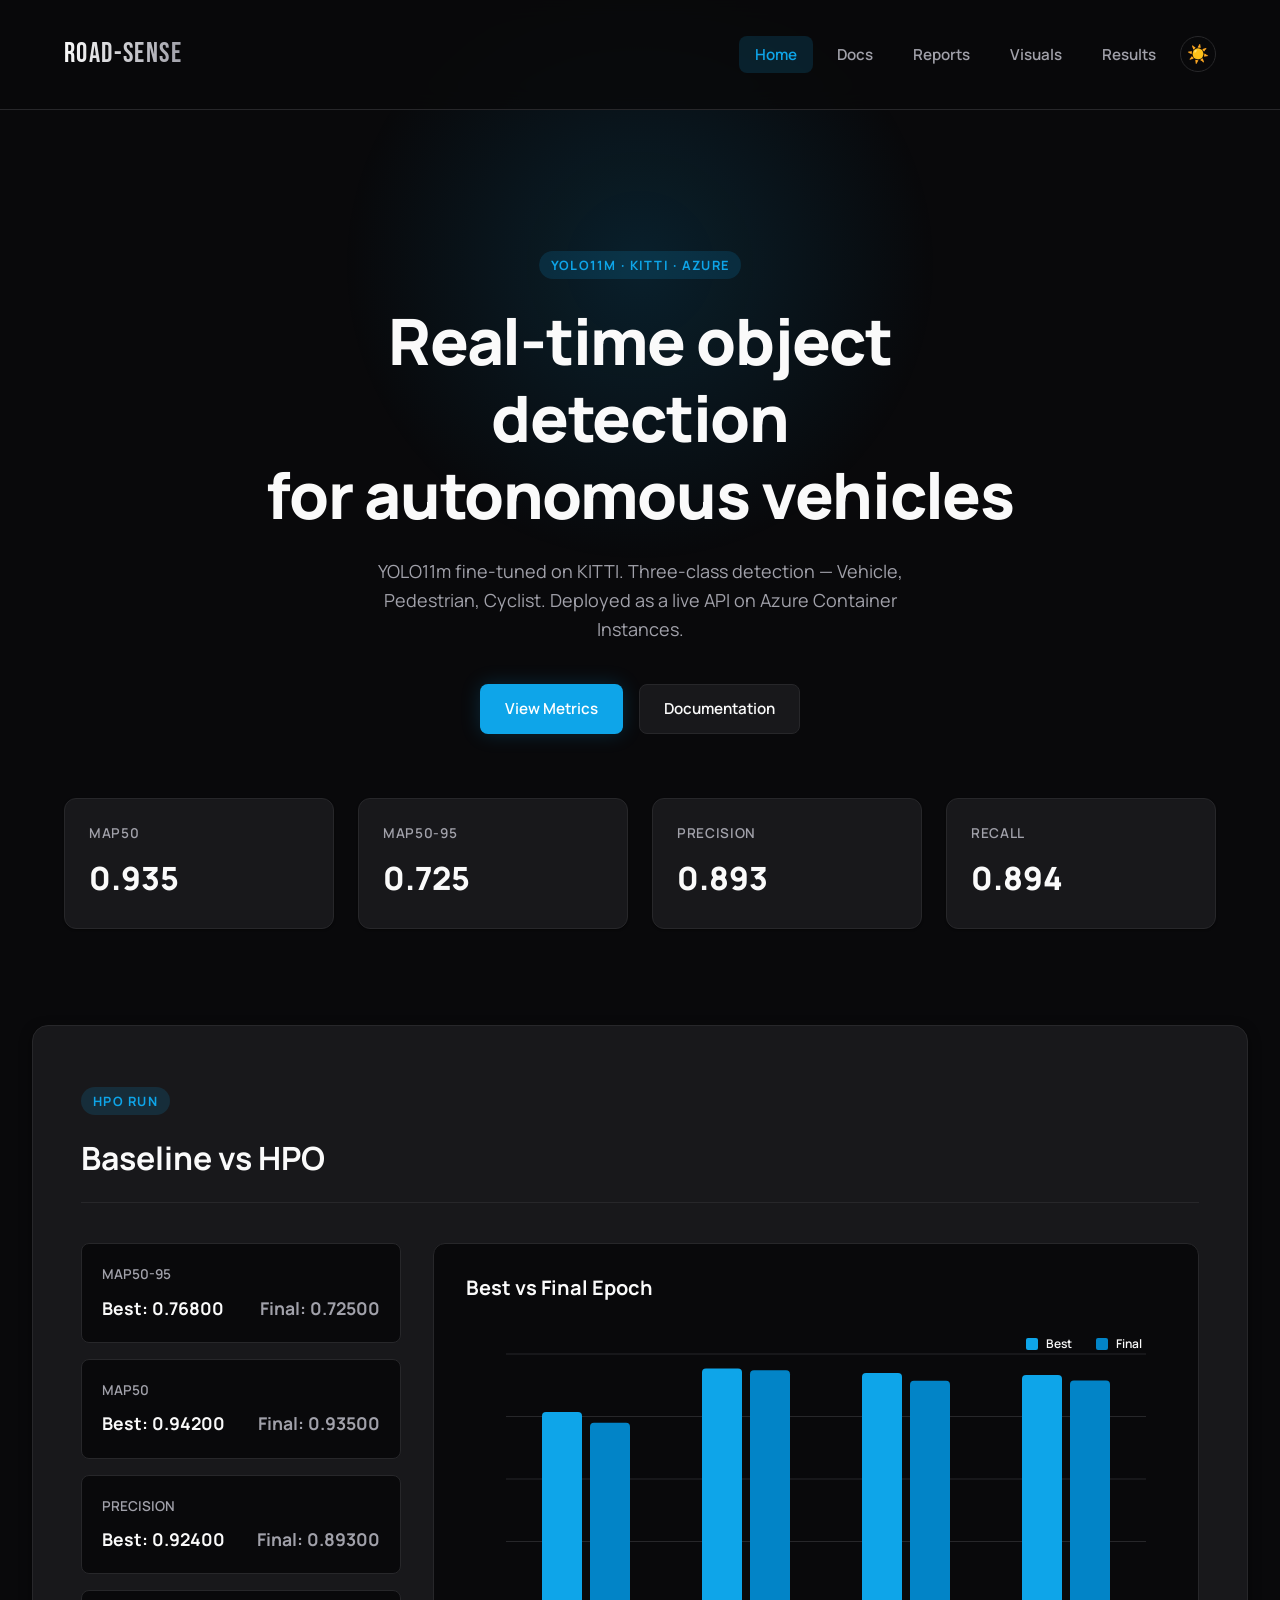
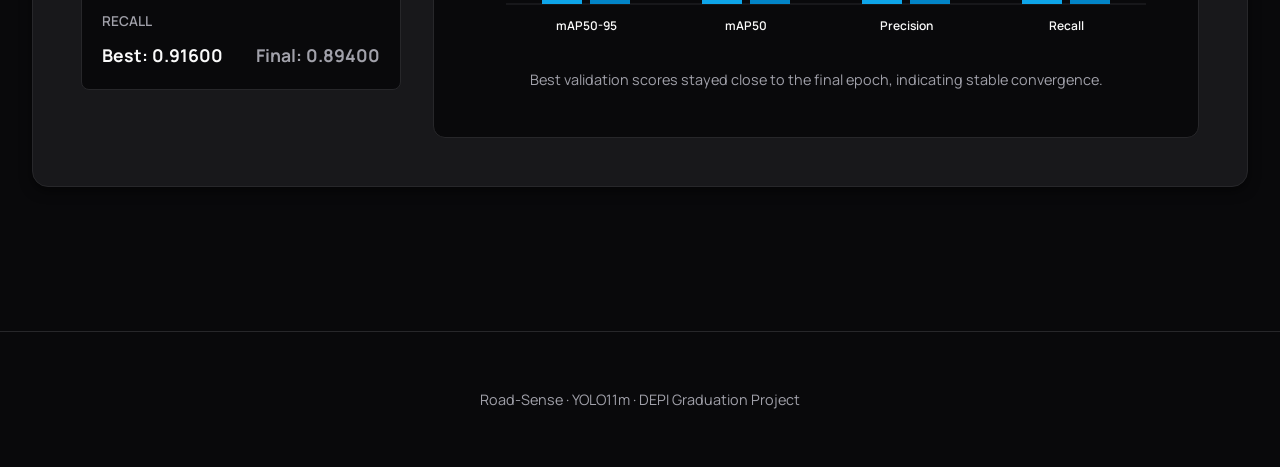
==== commit 81a2727c: "fix: remove detect tab, add missing docs/reports, update metrics, clean up slop copy" ====
--- a/presentation/index.html
+++ b/presentation/index.html
@@ -19,7 +19,6 @@
         <li><a href="docs.html">Docs</a></li>
         <li><a href="reports.html">Reports</a></li>
         <li><a href="visuals.html">Visuals</a></li>
-        <li><a href="detect.html">Detect</a></li>
         <li><a href="#results">Results</a></li>
         <button id="themeToggle" class="theme-toggle" aria-label="Toggle theme">☀️</button>
       </ul>
@@ -29,42 +28,42 @@
   <main>
     <header class="hero reveal">
       <div class="hero-content">
-        <p class="eyebrow">Autonomous Vision Project Showcase</p>
-        <h1>From Raw KITTI Data to Production-Ready Detection Insights</h1>
+        <p class="eyebrow">YOLO11m · KITTI · Azure</p>
+        <h1>Real-time object detection<br>for autonomous vehicles</h1>
         <p class="hero-copy">
-          A presentation-ready portal for Road-Sense documentation, milestone reports,
-          training visualizations, and benchmark results.
+          YOLO11m fine-tuned on KITTI. Three-class detection — Vehicle, Pedestrian, Cyclist.
+          Deployed as a live API on Azure Container Instances.
         </p>
         <div class="hero-actions">
           <a href="#results" class="btn btn-primary">View Metrics</a>
-          <a href="docs.html" class="btn btn-ghost">Open Documentation</a>
+          <a href="docs.html" class="btn btn-ghost">Documentation</a>
         </div>
       </div>
 
       <section class="stat-ribbon reveal" aria-label="Key model metrics">
         <article>
-          <span class="label">Best mAP50-95</span>
-          <span class="value">0.76786</span>
+          <span class="label">mAP50</span>
+          <span class="value">0.935</span>
         </article>
         <article>
-          <span class="label">Best mAP50</span>
-          <span class="value">0.94159</span>
+          <span class="label">mAP50-95</span>
+          <span class="value">0.725</span>
         </article>
         <article>
-          <span class="label">Best Precision</span>
-          <span class="value">0.92421</span>
+          <span class="label">Precision</span>
+          <span class="value">0.893</span>
         </article>
         <article>
-          <span class="label">Best Recall</span>
-          <span class="value">0.91550</span>
+          <span class="label">Recall</span>
+          <span class="value">0.894</span>
         </article>
       </section>
     </header>
 
     <section id="results" class="panel reveal">
       <div class="panel-head">
-        <p class="eyebrow">Run exp34332</p>
-        <h2>Results Snapshot</h2>
+        <p class="eyebrow">HPO run</p>
+        <h2>Baseline vs HPO</h2>
       </div>
 
       <div class="results-wrap">
@@ -80,8 +79,7 @@
   </main>
 
   <footer class="footer reveal">
-    <p>Road-Sense Presentation Site</p>
-    <p>Built for docs, reports, visual artifacts, and milestone communication.</p>
+    <p>Road-Sense · YOLO11m · DEPI Graduation Project</p>
   </footer>
 
   <script src="script.js"></script>
--- a/presentation/styles.css
+++ b/presentation/styles.css
@@ -4,20 +4,20 @@
   --bg-rgb: 9, 9, 11;
   --surface: #18181b;
   --surface-hover: #27272a;
-  
+
   /* Text */
   --ink: #fafafa;
   --muted: #a1a1aa;
-  
+
   /* Borders */
   --line: #27272a;
   --line-hover: #3f3f46;
-  
+
   /* Accents - Cyan / Blue gradient vibe */
   --accent: #0ea5e9;
   --accent-hover: #38bdf8;
   --accent-soft: rgba(14, 165, 233, 0.15);
-  
+
   /* Tags */
   --tag-bg: #1e293b;
   --tag-text: #38bdf8;
@@ -530,17 +530,17 @@
   word-wrap: break-word;
 }
 
-.docs-content h1 { 
-  font-size: 2.25rem; 
-  border-bottom: 1px solid var(--line); 
-  padding-bottom: 1rem; 
-  margin-bottom: 2.5rem; 
-}
-
-.docs-content h2 { 
-  font-size: 1.75rem; 
-  margin-top: 3rem; 
-  margin-bottom: 1.25rem; 
+.docs-content h1 {
+  font-size: 2.25rem;
+  border-bottom: 1px solid var(--line);
+  padding-bottom: 1rem;
+  margin-bottom: 2.5rem;
+}
+
+.docs-content h2 {
+  font-size: 1.75rem;
+  margin-top: 3rem;
+  margin-bottom: 1.25rem;
   display: flex;
   align-items: center;
   gap: 0.75rem;
@@ -555,8 +555,8 @@
   border-radius: 4px;
 }
 
-.docs-content h3 { 
-  font-size: 1.35rem; 
+.docs-content h3 {
+  font-size: 1.35rem;
   margin-top: 2.5rem;
   margin-bottom: 1rem;
   display: flex;
@@ -858,13 +858,13 @@
   .docs-layout {
     grid-template-columns: 1fr;
   }
-  
+
   .docs-sidebar {
     position: static;
     max-height: none;
     margin-bottom: 2rem;
   }
-  
+
   .results-wrap {
     grid-template-columns: 1fr;
   }
@@ -872,7 +872,7 @@
   .nav-container, .page-nav-inner {
     padding: 1rem;
   }
-  
+
   .menu {
     display: none;
     position: absolute;
@@ -892,7 +892,7 @@
   .menu-toggle {
     display: block;
   }
-  
+
   .theme-toggle {
     display: none; /* Can be moved inside menu if needed */
   }
@@ -902,11 +902,11 @@
   .hero {
     padding: 4rem 1rem;
   }
-  
+
   .panel {
     padding: 1.5rem;
   }
-  
+
   .docs-content {
     padding: 1.5rem;
   }
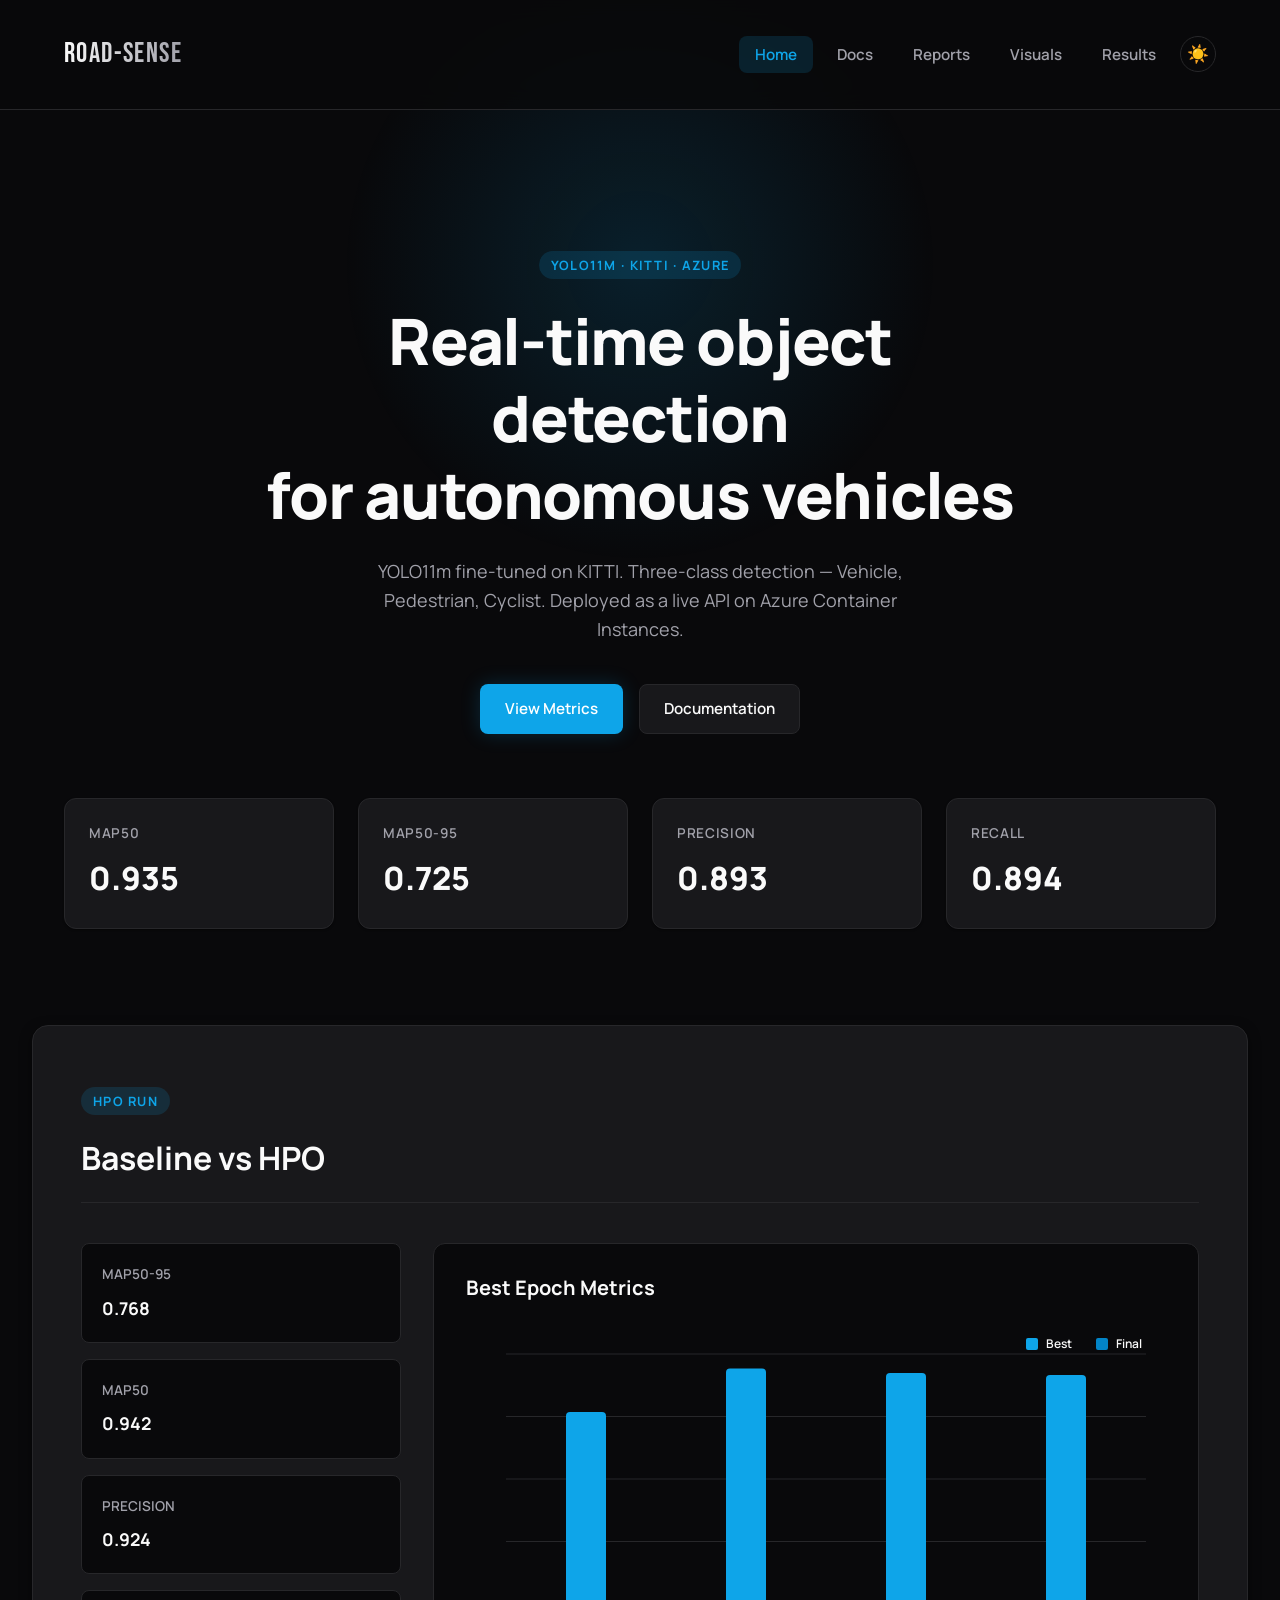
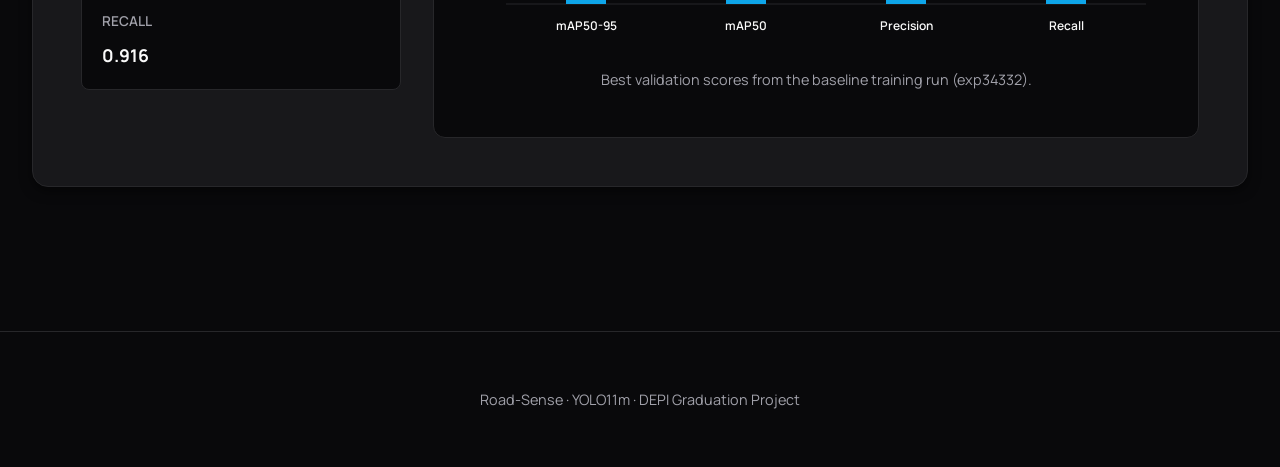
==== commit 6d8de6a1: "fix: remove 'final' from metrics chart, keep only best values" ====
--- a/presentation/index.html
+++ b/presentation/index.html
@@ -70,9 +70,9 @@
         <div class="score-cards" id="scoreCards"></div>
 
         <div class="chart-card">
-          <h3>Best vs Final Epoch</h3>
-          <canvas id="metricChart" width="700" height="320" aria-label="Best versus final metrics chart"></canvas>
-          <p class="caption">Best validation scores stayed close to the final epoch, indicating stable convergence.</p>
+          <h3>Best Epoch Metrics</h3>
+          <canvas id="metricChart" width="700" height="320" aria-label="Best epoch metrics chart"></canvas>
+          <p class="caption">Best validation scores from the baseline training run (exp34332).</p>
         </div>
       </div>
     </section>
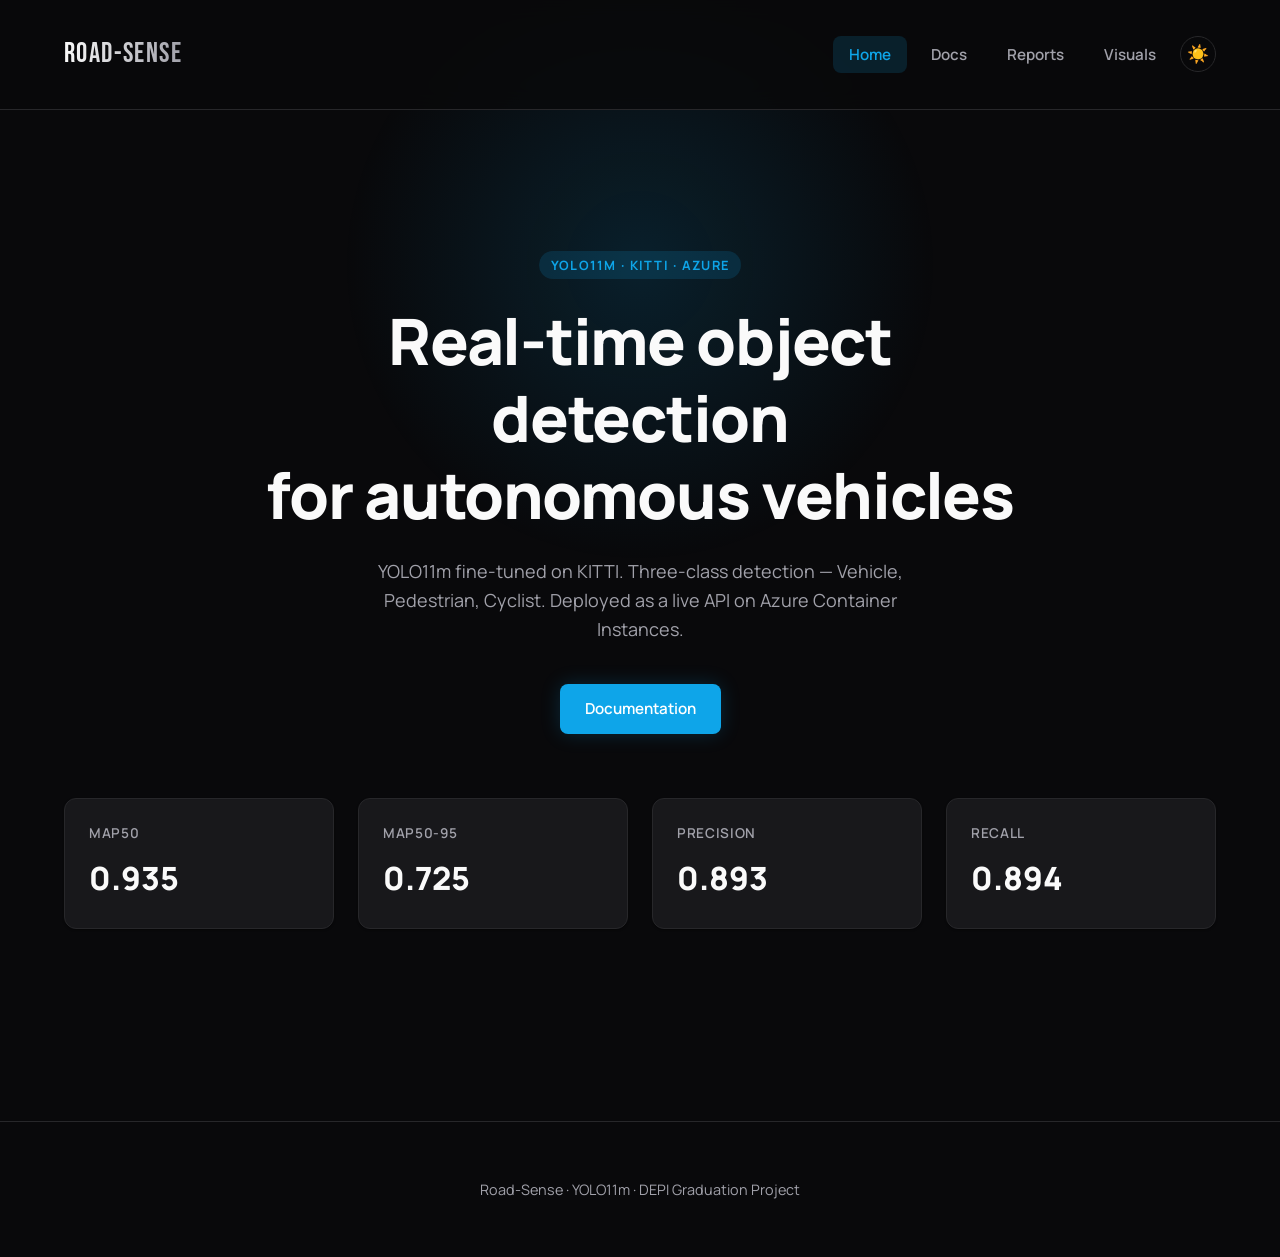
==== commit de0764a4: "fix: remove baseline chart, HPO section, and results nav entries" ====
--- a/presentation/index.html
+++ b/presentation/index.html
@@ -19,7 +19,6 @@
         <li><a href="docs.html">Docs</a></li>
         <li><a href="reports.html">Reports</a></li>
         <li><a href="visuals.html">Visuals</a></li>
-        <li><a href="#results">Results</a></li>
         <button id="themeToggle" class="theme-toggle" aria-label="Toggle theme">☀️</button>
       </ul>
     </div>
@@ -35,8 +34,7 @@
           Deployed as a live API on Azure Container Instances.
         </p>
         <div class="hero-actions">
-          <a href="#results" class="btn btn-primary">View Metrics</a>
-          <a href="docs.html" class="btn btn-ghost">Documentation</a>
+          <a href="docs.html" class="btn btn-primary">Documentation</a>
         </div>
       </div>
 
@@ -59,23 +57,6 @@
         </article>
       </section>
     </header>
-
-    <section id="results" class="panel reveal">
-      <div class="panel-head">
-        <p class="eyebrow">HPO run</p>
-        <h2>Baseline vs HPO</h2>
-      </div>
-
-      <div class="results-wrap">
-        <div class="score-cards" id="scoreCards"></div>
-
-        <div class="chart-card">
-          <h3>Best Epoch Metrics</h3>
-          <canvas id="metricChart" width="700" height="320" aria-label="Best epoch metrics chart"></canvas>
-          <p class="caption">Best validation scores from the baseline training run (exp34332).</p>
-        </div>
-      </div>
-    </section>
   </main>
 
   <footer class="footer reveal">
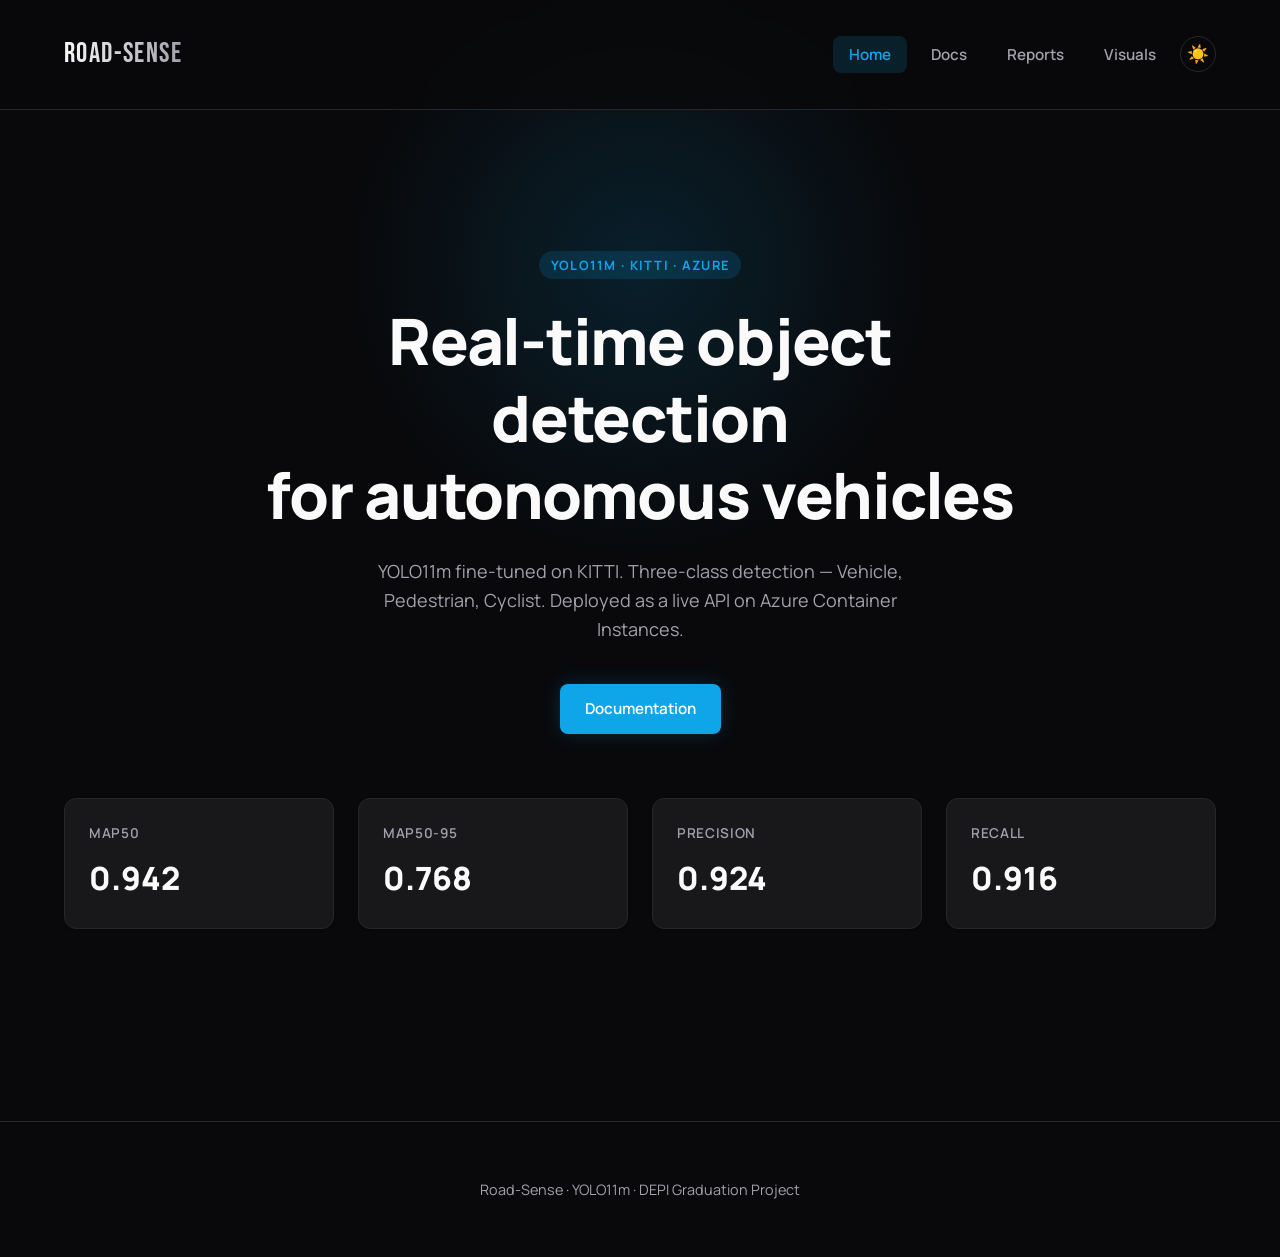
==== commit cef8e17a: "fix: update metrics to highest results (mAP50=0.942, mAP50:95=0.768)" ====
--- a/presentation/index.html
+++ b/presentation/index.html
@@ -41,19 +41,19 @@
       <section class="stat-ribbon reveal" aria-label="Key model metrics">
         <article>
           <span class="label">mAP50</span>
-          <span class="value">0.935</span>
+          <span class="value">0.942</span>
         </article>
         <article>
           <span class="label">mAP50-95</span>
-          <span class="value">0.725</span>
+          <span class="value">0.768</span>
         </article>
         <article>
           <span class="label">Precision</span>
-          <span class="value">0.893</span>
+          <span class="value">0.924</span>
         </article>
         <article>
           <span class="label">Recall</span>
-          <span class="value">0.894</span>
+          <span class="value">0.916</span>
         </article>
       </section>
     </header>
